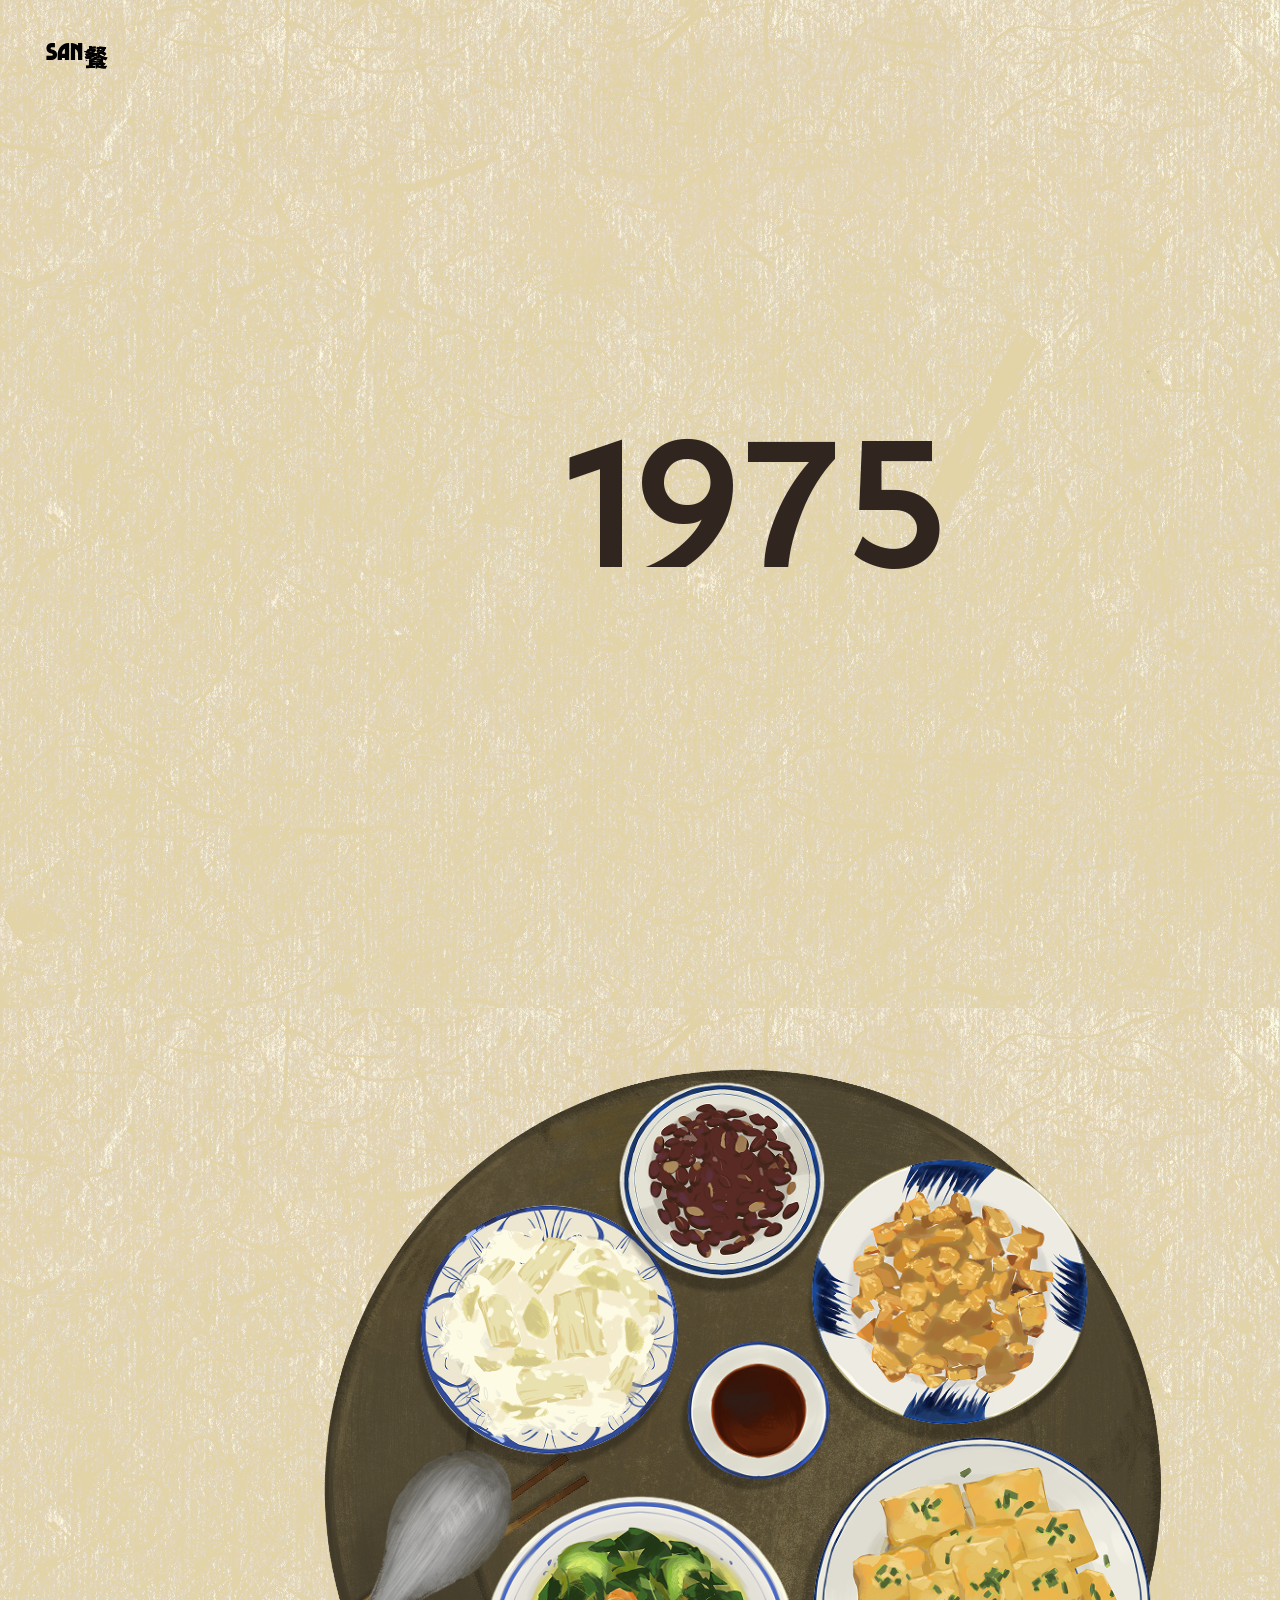
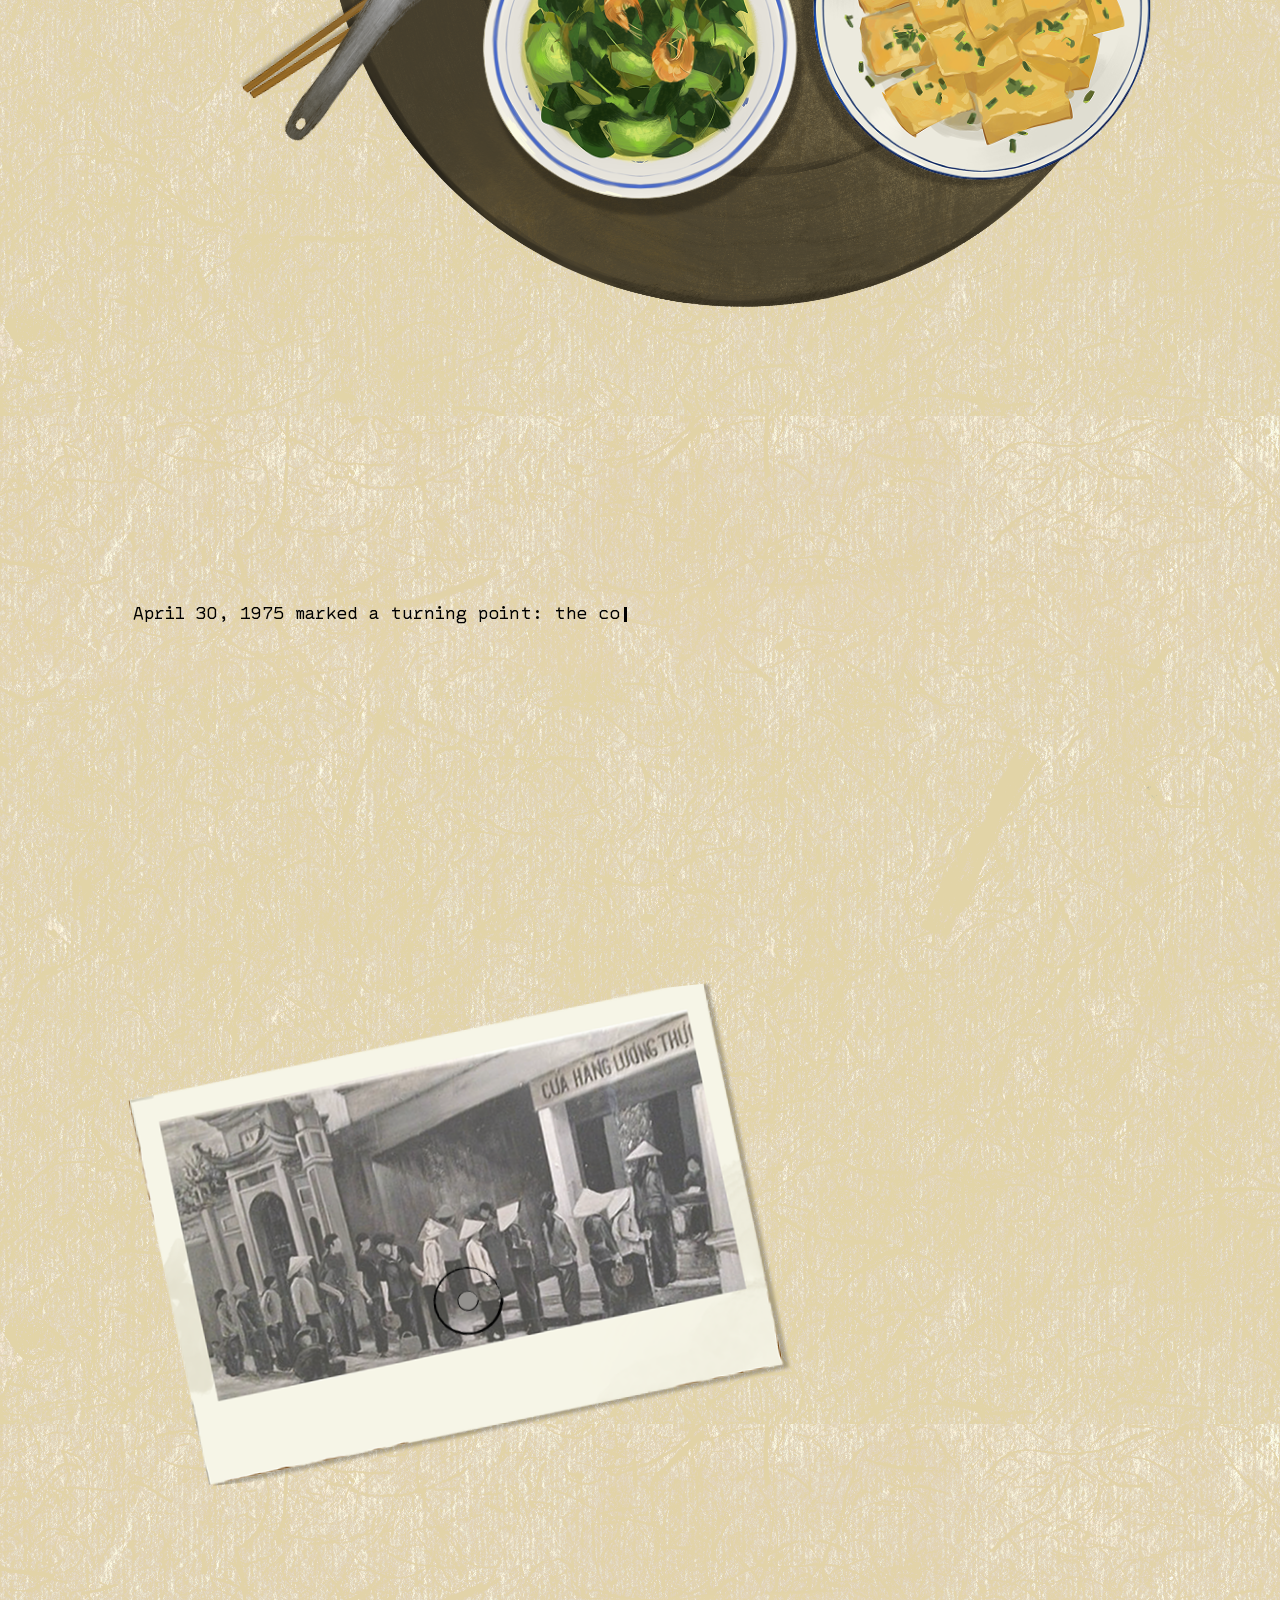
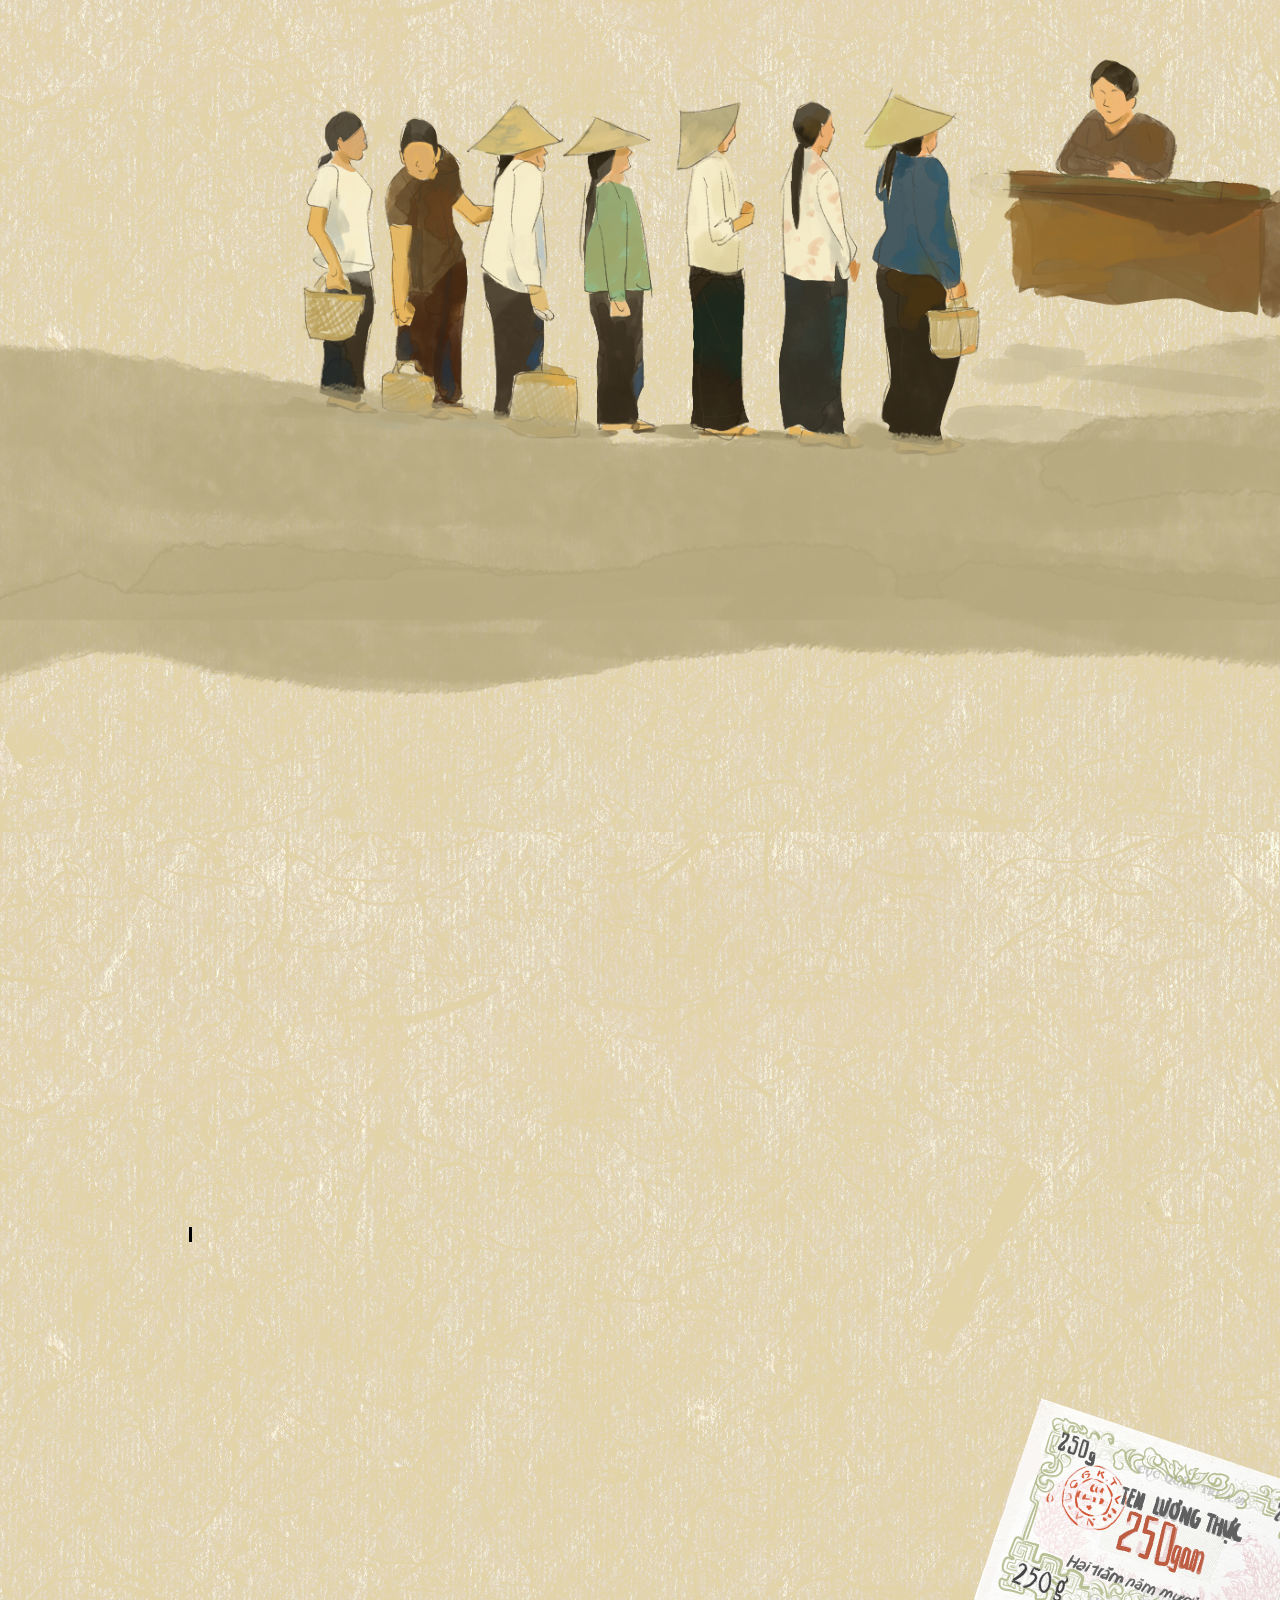
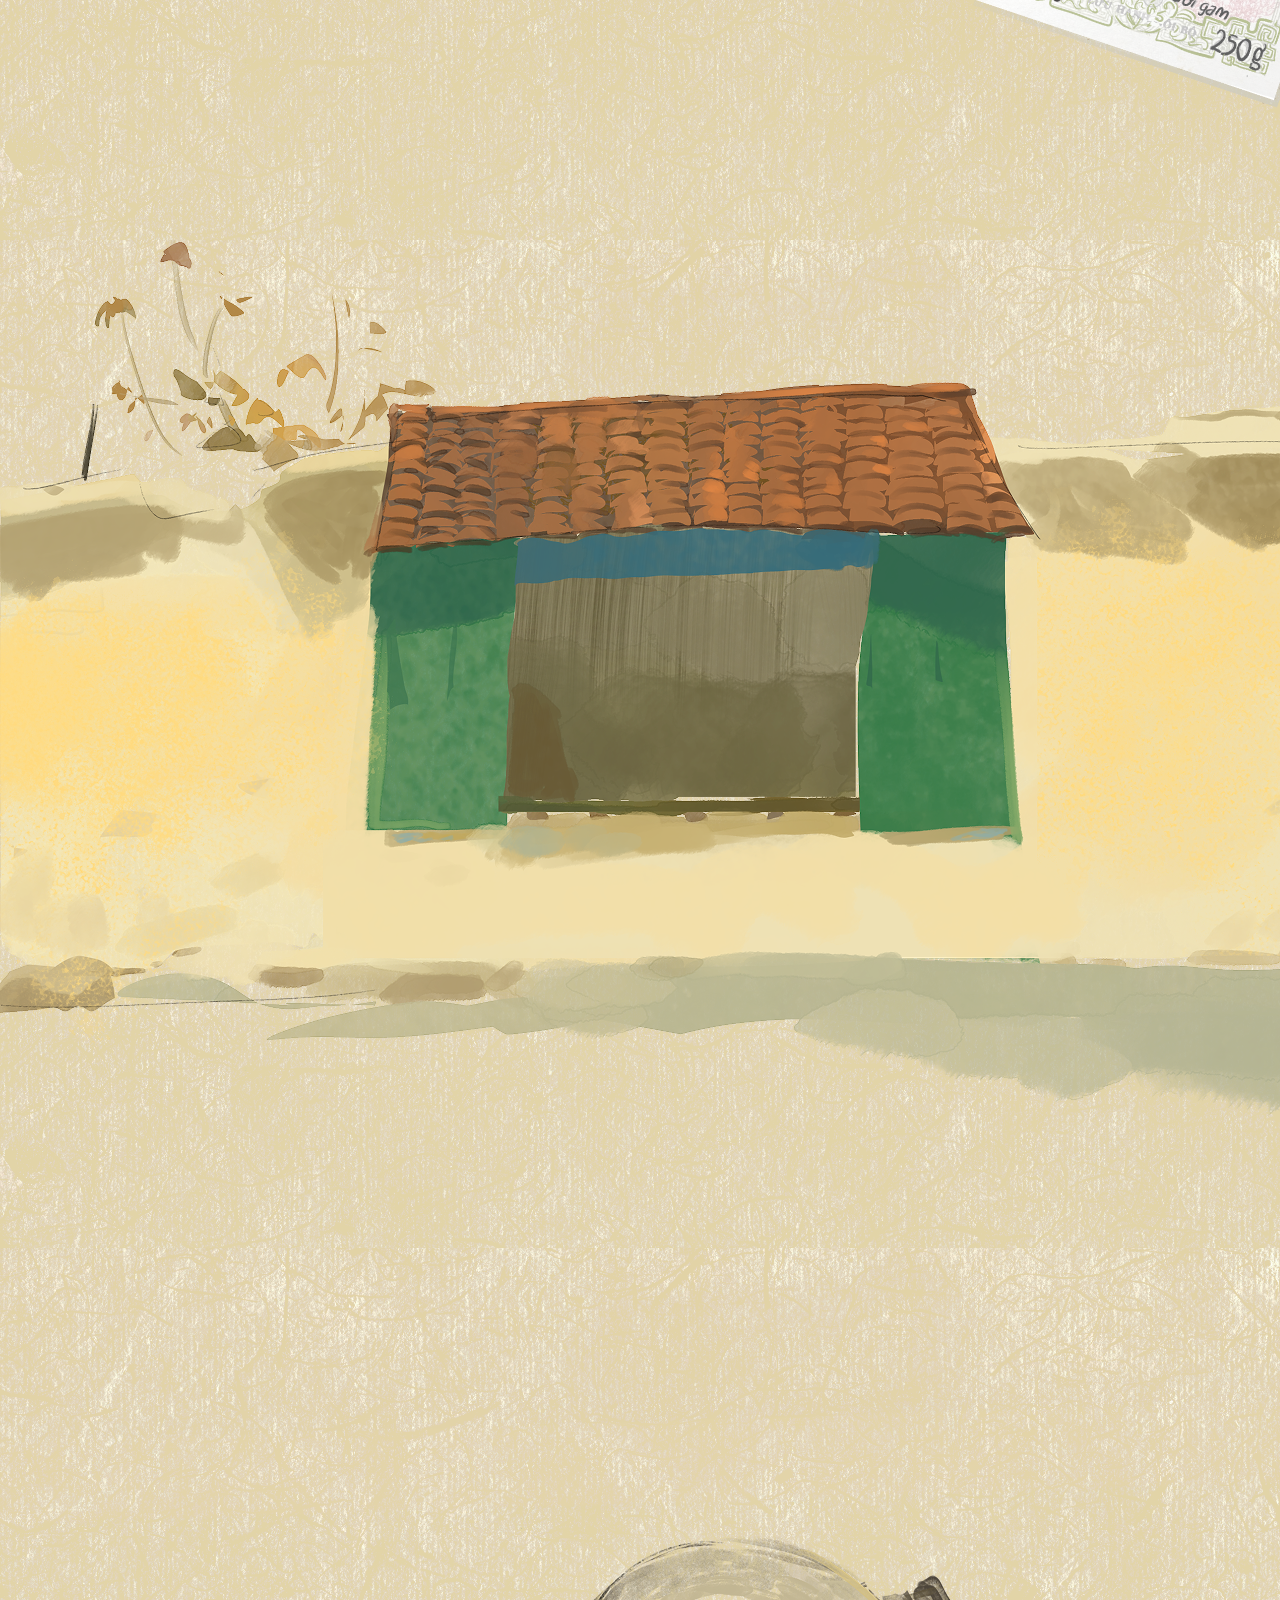
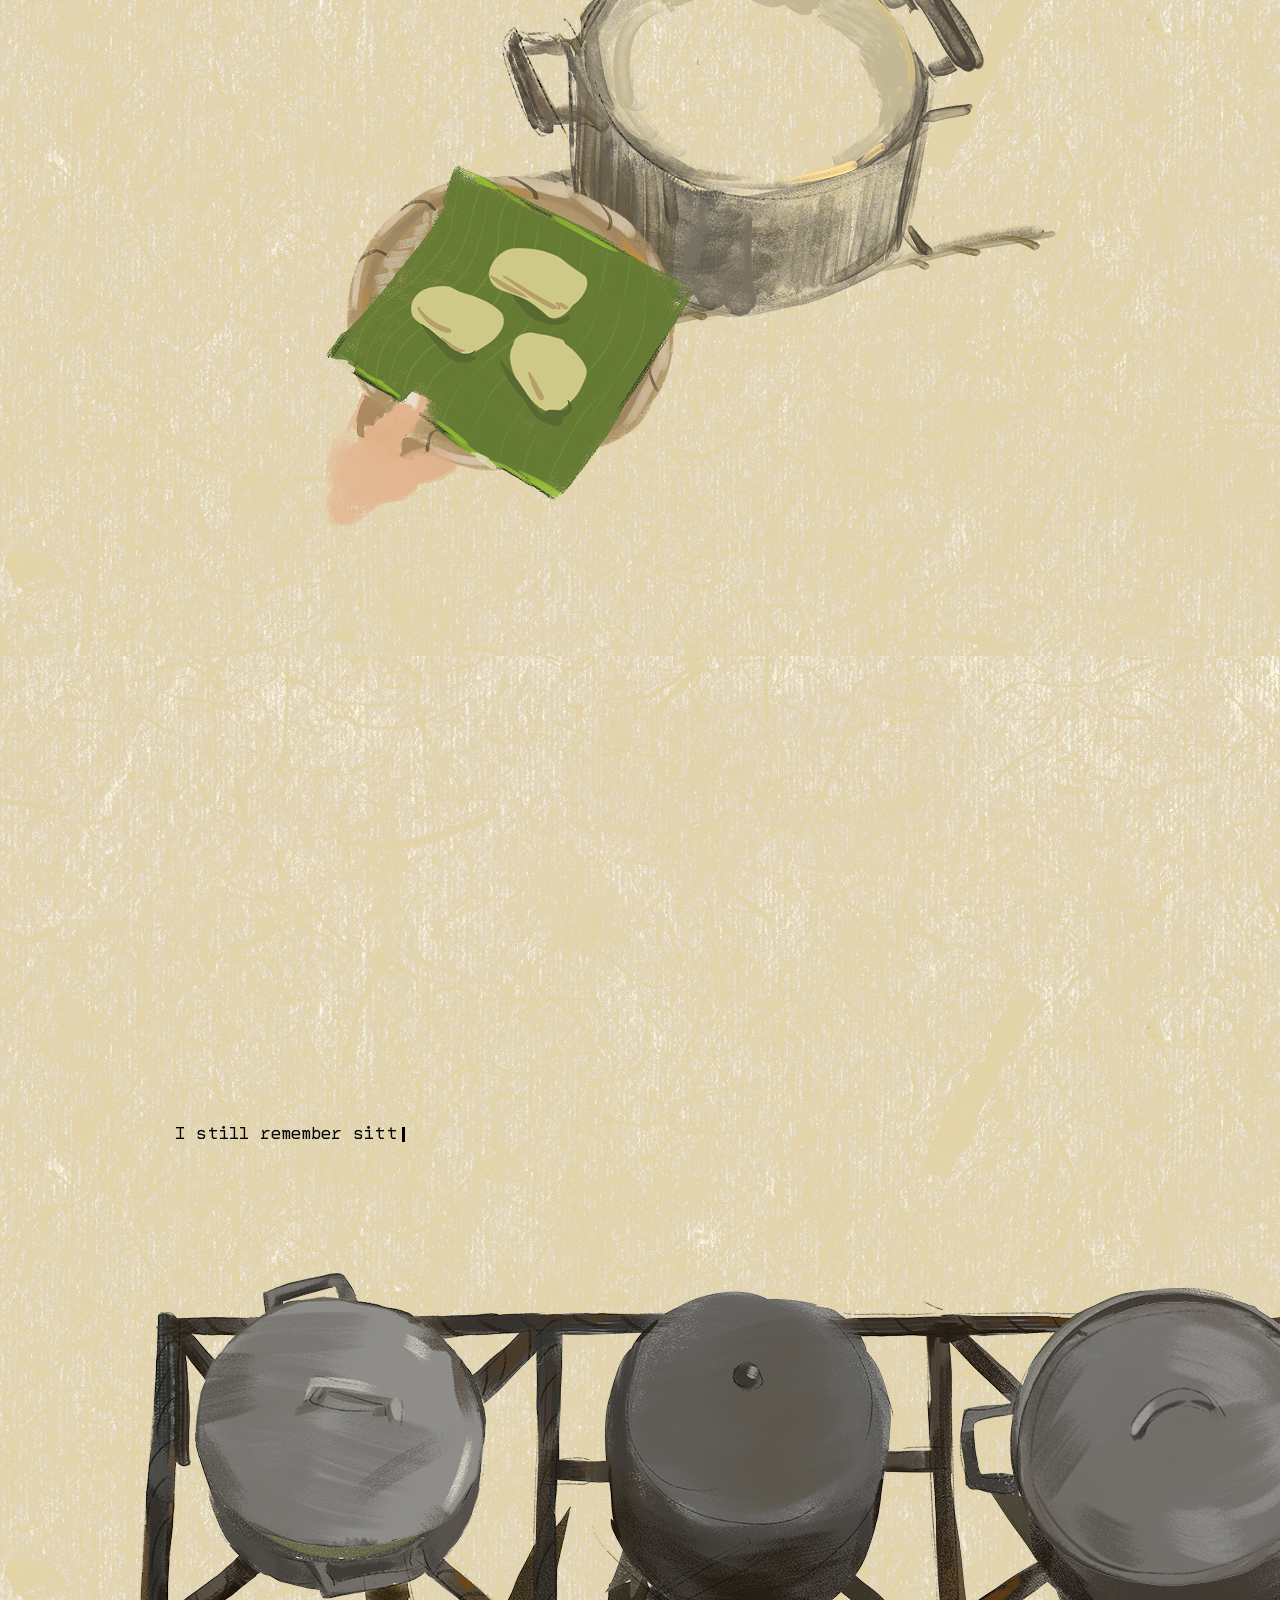
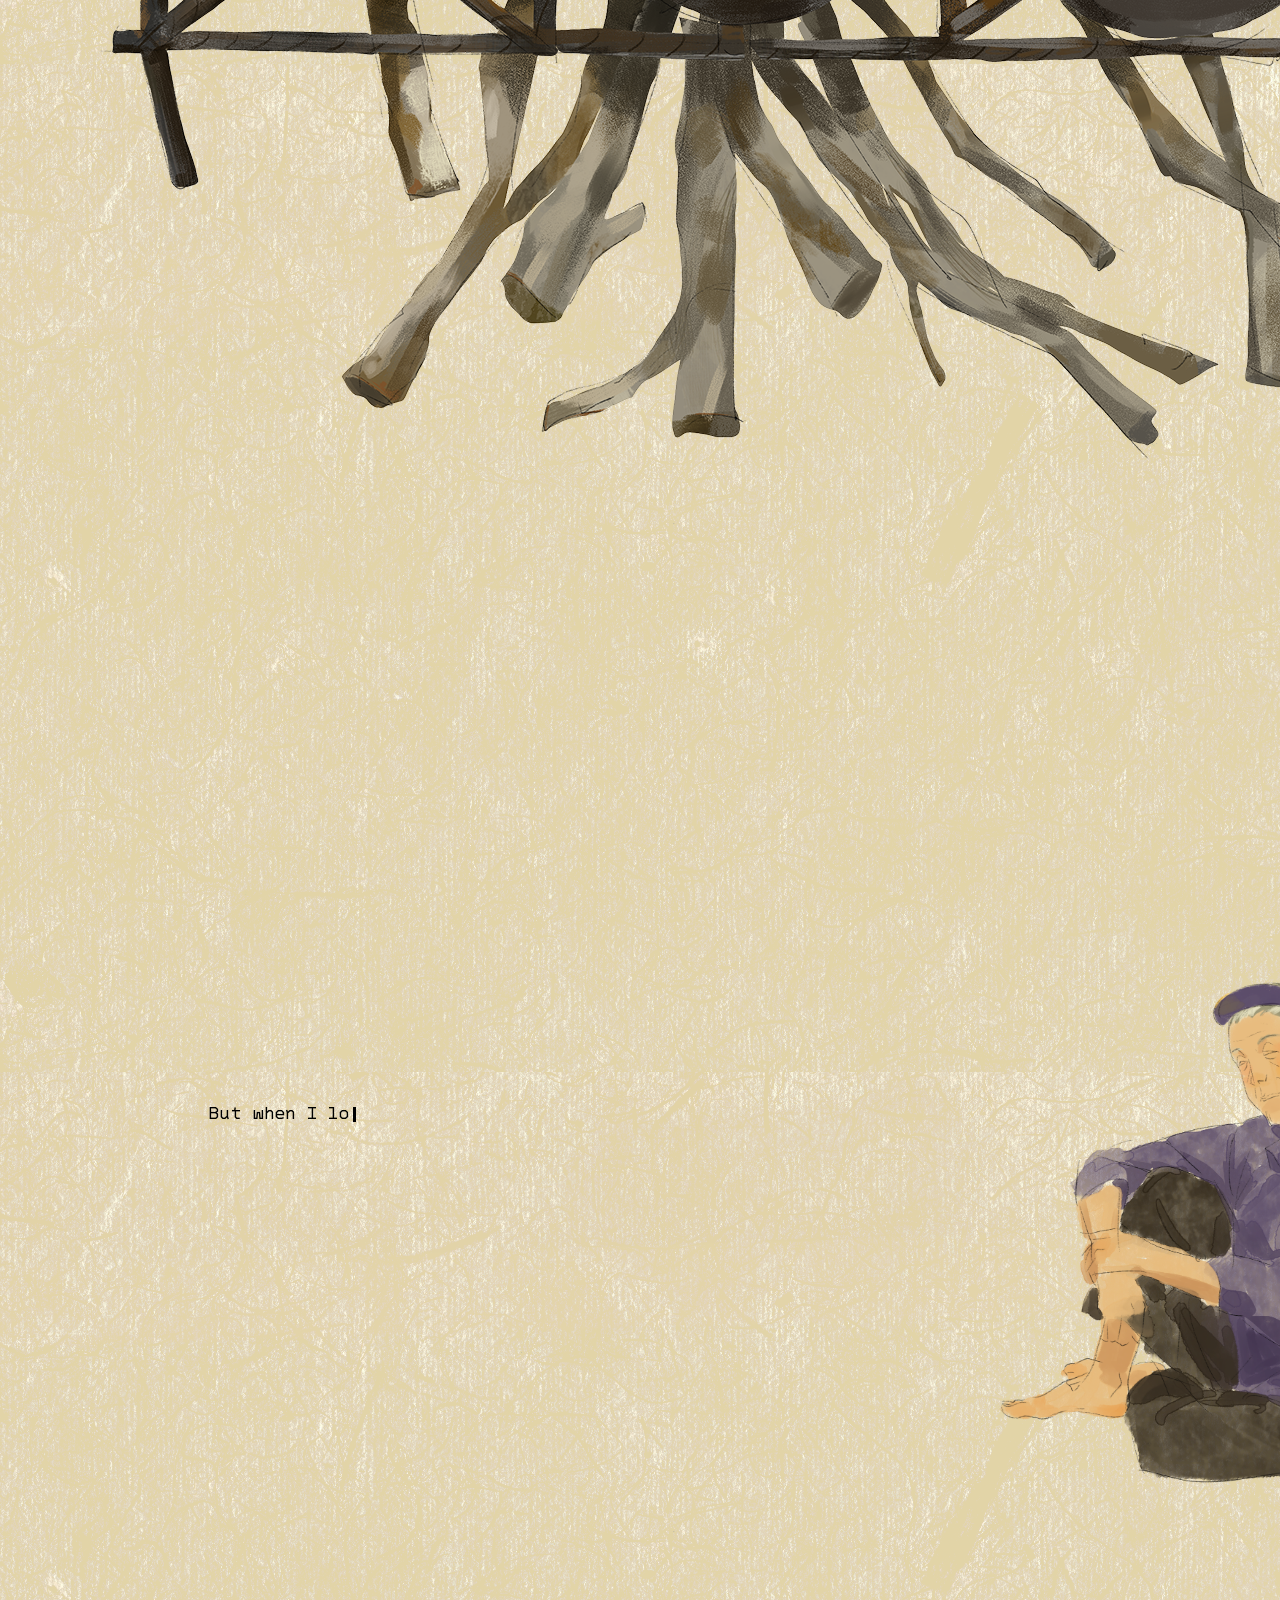
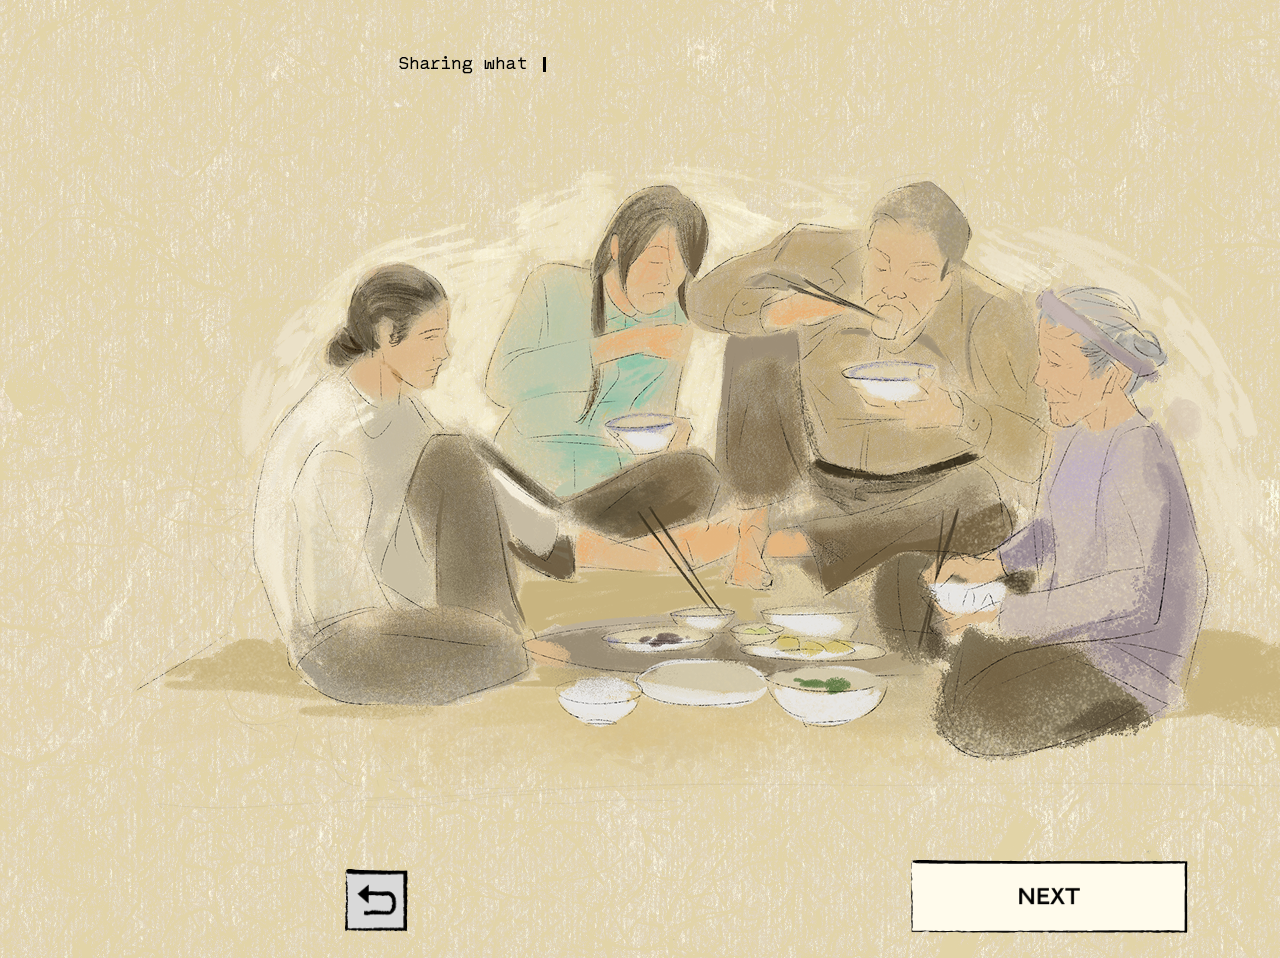
==== 1975/1975.html @ 3f231390 "Cập nhật mã nguồn từ file ZIP Google AI Studio" ====
<!DOCTYPE html>
<html lang="en">
<head>
  <meta charset="UTF-8">
  <meta name="viewport" content="width=device-width, initial-scale=1.0">
  <title>San Ký - 1975</title>
  <link rel="stylesheet" href="1975.css">
</head>
<body>

  <div class="canvas-container">
    <!-- Các ảnh nền toàn màn hình xếp chồng dọc trang (1512x1008) -->
    <img class="bg-layer bg-0" src="./images/nền.png" alt="Ảnh nền Section 1" />
<img class="bg-layer bg-1" src="./images/nền.png" alt="Ảnh nền Section 2" />
<img class="bg-layer bg-2" src="./images/nền.png" alt="Ảnh nền Section 3" />
<img class="bg-layer bg-3" src="./images/nền.png" alt="Ảnh nền Section 4" />
<img class="bg-layer bg-4" src="./images/nền.png" alt="Ảnh nền Section 5" />
<img class="bg-layer bg-5" src="./images/nền.png" alt="Ảnh nền Section 6" />
<img class="bg-layer bg-6" src="./images/nền.png" alt="Ảnh nền Section 7" />
<img class="bg-layer bg-7" src="./images/nền.png" alt="Ảnh nền Section 8" />
<img class="bg-layer bg-8" src="./images/nền.png" alt="Ảnh nền Section 9" />
<img class="bg-layer bg-9" src="./images/nền.png" alt="Ảnh nền Section 10" />
<img class="bg-layer bg-10" src="./images/nền.png" alt="Ảnh nền Section 11" />
    <!-- Tiêu đề 1975 -->
    <div class="title-container">
      <div class="title-1975">1975</div>
    </div>

    <!-- Header Navigation -->
    <div class="brand-san">San </div>
    <div class="brand-kanji-1">餐</div>
    <div class="brand-kanji-2">餐</div>

    <div class="hamburger-menu" data-property-1="Default">
      <div class="hamburger-line line-top"></div>
      <div class="hamburger-line line-middle"></div>
      <div class="hamburger-line line-bottom"></div>
    </div>

    <!-- Cụm Collage Ảnh 1975 -->
    <img class="asset asset-1" src="./images/mâm đông.png" alt="mam" />

    <!-- Cơm Độn & Popup -->
    <img class="asset asset-19 clickable-com-don" src="./images/com don 1.png" alt="com don" />
    <img class="asset popup-thoai popup-thoai-com-don" src="./images/thoaicomdon.png" alt="thoai com don" />

    <!-- Lạc Rang & Popup -->
    <img class="asset asset-2 clickable-lac" src="./images/lạc.png" alt="lac" />
    <img class="asset popup-thoai popup-thoai-lac" src="./images/thoailacrang.png" alt="thoai lac rang" />

    <!-- Tóp Mỡ & Popup -->
    <img class="asset asset-3 clickable-top-mo" src="./images/top mo.png" alt="topmo" />
    <img class="asset popup-thoai popup-thoai-top-mo" src="./images/thoai top mo.png" alt="thoai top mo" />

    <img class="asset asset-5" src="./images/nước mắm.png" alt="mam" />
    <img class="asset asset-8" src="./images/đũa 1.png" alt="dua" />
    <img class="asset asset-7" src="./images/muoi.png" alt="muoi" />

    <!-- Rau Tập Tàng & Popup -->
    <img class="asset asset-6 clickable-rau" src="./images/rau tap tang.png" alt="rau" />
    <img class="asset popup-thoai popup-thoai-rau" src="./images/thoai canh rau.png" alt="thoai canh rau" />

    <!-- Đậu Phụ Tẩm Hành & Popup -->
    <img class="asset asset-4 clickable-dau-phu" src="./images/dau phu tam hanh.png" alt="dau" />
    <img class="asset popup-thoai popup-thoai-dau-phu" src="./images/thoai dauphu.png" alt="thoai dau phu" />

    <!-- Action Buttons -->
     <a href="1975.html" class="back-btn-link">
  <img src="./images/back.png" alt="Back to 1975" class="back-btn-img" />
</a>
    <a href="1990.html" class="next-button-link">
      <img src="./images/next.png" alt="Go to 1990" class="next-btn-img" />
    </a>

    <div class="turning-point-text" id="turningPointText" data-text="April 30, 1975 marked a turning point: the country was reunified and entered a period of peace and reconstruction, despite a struggling economy.">
  <span class="typewriter-content"></span><span class="typewriter-cursor"></span>
</div>
<!-- Text Typewriter: Food Coupons -->
<div class="typewriter-text food-coupon-text" id="foodCouponText" data-text="Back then, every food coupon counted. Meat, rice, and cooking oil were things we had to save and make last.">
  <span class="typewriter-content"></span><span class="typewriter-cursor"></span>
</div>
<!-- Text Typewriter: Wood Stove (Section 8 - Near bếp lửa) -->
<div class="typewriter-text stove-text" id="stoveText" data-text="I still remember sitting by the wood stove, watching the smoke fill the kitchen while the food slowly cooked">
  <span class="typewriter-content"></span><span class="typewriter-cursor"></span>
</div>

<!-- Text Typewriter: Eating Together (Section 10 - Near ảnh bà) -->
<div class="typewriter-text eating-together-text" id="eatingTogetherText" data-text="But when I looked around the table and saw everyone eating together">
  <span class="typewriter-content"></span><span class="typewriter-cursor"></span>
</div>

<!-- Text Typewriter: Sharing & Laughing (Section 11 - Near gia đình ăn cơm) -->
<div class="typewriter-text sharing-text" id="sharingText" data-text="Sharing what we had and laughing, the hard days didn’t feel so heavy">
  <span class="typewriter-content"></span><span class="typewriter-cursor"></span>
</div>

    <!-- Các hình ảnh chi tiết ở các Section bên dưới -->
    <div class="asset asset-11 flip-card" id="flip-card-xep-hang">
      <div class="flip-card-inner">
        <div class="flip-card-front">
          <img src="./images/anh xep hang.png" alt="Xếp hàng - Mặt trước" />
        </div>
        <div class="flip-card-back">
          <img src="./images/anh xep hang mat sau.png" alt="Xếp hàng - Mặt sau" />
        </div>
      </div>
      <img 
    src="./images/icon.png" alt="Click hint" class="click-icon-xep-hang" id="clickIconXepHang" />
    </div>
    <img class="asset asset-10" src="./images/xep hang.png" alt="xep hang" />
    
    
    <!-- Dải Xếp Hàng 2 với Hiệu ứng Silk Flow Sinuous -->
    <img class="asset asset-9 silk-flowing" src="./images/xep hang2.png" alt="dat" />

    <!-- Cửa hàng lương thực & Target Drop Zone -->
    <img class="asset asset-12" src="./images/cửa hàng lương thực 1.png" alt="house" />

    <!-- Icon nhấp nháy làm vùng thả Tem ở giữa Cửa hàng lương thực -->
    <img class="asset target-icon-drop" id="target-icon-drop" src="./images/icon.png" alt="Target Icon" />

    <!-- Bao gạo (ẩn ban đầu, sẽ hiện ra khi thả Tem) -->
    <img class="asset asset-bao-gao" id="bao-gao" src="./images/luongthuc.png" alt="Bao gạo" />

    <!-- Tem lương thực ban đầu (có hiệu ứng pulse khi cuộn tới) -->
    <img class="asset asset-13 clickable-tem" id="tem-luong-thuc" src="./images/tem lương thực.png" alt="tem" />

    <!-- Con trỏ chuột giả lập Tem Lương Thực khi đã click nhặt Tem -->
    <img id="tem-cursor-follower" class="tem-cursor-follower" src="./images/tem lương thực.png" alt="" />
    <img class="asset asset-14" src="./images/nồi khuấy 1.png" alt="Ảnh chữ nhật giữa Section 7" />
    <img class="asset asset-21" src="./images/taycammet 1.png" alt="Ảnh góc dưới trái Section 7" />
    <img id="tay-gia-vi-follower" class="tay-gia-vi-follower" src="./images/taychogiavi 1.png" alt="Hand Salt Cursor" />

    <!-- Canvas hiển thị hiệu ứng hạt muối rơi -->
    <canvas id="salt-canvas"></canvas>
    <img class="asset asset-16" src="./images/bếp lua 1.png" alt="Ảnh tư liệu lớn Section 8" />

    <!-- Nắp nồi kéo thả -->
    <img class="asset asset-18 draggable-lid" id="nap-noi-1" src="./images/nap noi 1 1.png" alt="Nắp nồi 1" />
    <img class="asset asset-17 draggable-lid" id="nap-noi-2" src="./images/nap noi 2 1.png" alt="Nắp nồi 2" />

    <img class="asset asset-15" src="./images/bà1.png" alt="Ảnh đứng góc phải Section 10" />
    <img class="asset asset-22" src="./images/giadinhancom 1.png" alt="Ảnh giữa Section 11" />
  </div>

  <!-- Modal 1: Chi Tiết Cơm Độn (MIXED RICE) -->
  <div id="com-don-modal" class="modal-overlay">
    <div class="modal-container">
    <img class="m-bg-1" src="./images/nền.png" alt="" />
      
      <div class="hamburger-menu modal-menu-pos" data-property-1="Default">
        <div class="hamburger-line line-top"></div>
        <div class="hamburger-line line-middle"></div>
        <div class="hamburger-line line-bottom"></div>
      </div>

      <img class="m-bg-2" src="./images/mâm đông.png" alt="" />
      <img class="m-lac" src="./images/lạc.png" alt="" />
      <img class="m-topmo" src="./images/top mo.png" alt="" />
      <img class="m-dau" src="./images/dau phu tam hanh.png" alt="" />
      <img class="m-nuocmam" src="./images/nước mắm.png" alt="" />
      <img class="m-rautaptang" src="./images/rau tap tang.png" alt="" />
      <img class="m-muoi" src="./images/muoi.png" alt="" />
      <img class="m-dua" src="./images/đũa 1.png" alt="" />
      
      <div class="modal-blur-bg"></div>

      <img class="modal-close-btn" id="modal-close-btn" src="./images/x.png" alt="Close" />

      <div class="m-card-box" data-property-1="Default">
        <img class="m-card-bg-img" src="./images/darkbr strcard.png" alt="" />
      </div>
      <img class="m-card-shadow" src="./images/lightbr strcard.png" alt="" />
      <img class="m-card-paper" src="./images/white strcard.png" alt="" />
      <img class="m-card-clip" src="./images/cliper.png" alt="" />
      <img class="m-card-com-don" src="./images/com don 1.png" alt="Cơm độn" />
      <img class="m-card-detail-1" src="./images/cu san.png" alt="" />
      <img class="m-card-detail-2" src="./images/bat com.png" alt="" />
      <img class="m-card-detail-3" src="./images/khoai lang 1.png" alt="" />

      <div class="m-title-text">MIXED RICE</div>
      <div class="m-quote-text">“Put a little more water in, dear, lest the rice should burn”</div>

      <img class="m-tag-grandma" src="./images/frame grandma.png" alt="Grandma" />
      <img class="m-tag-ingredient" src="./images/frame ingredient.png" alt="Ingredient" />
    </div>
  </div>

  <!-- Modal 2: Chi Tiết Đậu Phụ Tẩm Hành (FRIED TOFU) -->
  <div id="dau-phu-modal" class="modal-overlay">
    <div class="modal-container">
     <img class="m-bg-1" src="./images/nền.png" alt="" />
      
      <div class="hamburger-menu modal-menu-pos" data-property-1="Default">
        <div class="hamburger-line line-top"></div>
        <div class="hamburger-line line-middle"></div>
        <div class="hamburger-line line-bottom"></div>
      </div>

      <img class="m-bg-2" src="./images/mâm đông.png" alt="" />
     <img class="m-lac" src="./images/lạc.png" alt="" />
      <img class="m-topmo" src="./images/top mo.png" alt="" />
      <img class="m-dau" src="./images/dau phu tam hanh.png" alt="" />
      <img class="m-nuocmam" src="./images/nước mắm.png" alt="" />
      <img class="m-rautaptang" src="./images/rau tap tang.png" alt="" />
      <img class="m-muoi" src="./images/muoi.png" alt="" />
      <img class="m-dua" src="./images/đũa 1.png" alt="" />
      
      <div class="modal-blur-bg"></div>

      <img class="modal-close-btn" id="dau-phu-modal-close-btn" src="./images/x.png" alt="Close" />

      <div class="m-card-box" data-property-1="Default">
        <img class="m-card-bg-img" src="./images/darkbr strcard.png" alt="" />
      </div>
      <img class="m-card-shadow" src="./images/lightbr strcard.png" alt="" />
      <img class="m-card-paper" src="./images/white strcard.png" alt="" />
      <img class="m-card-clip" src="./images/cliper.png" alt="" />
      
      <img class="m-dau-phu-img" src="./images/dau phu tam hanh.png" alt="Đậu Phụ Tẩm Hành" />
      <img class="m-dau-detail-1" src="./images/tofu.png" alt="" />
      <img class="m-dau-detail-2" src="./images/hanh icon.png" alt="" />
      <img class="m-dau-detail-3" src="./images/mo lon.png" alt="" />

      <div class="m-dau-title-text">FRIED TOFU</div>
      <div class="m-dau-quote-1">“Just season them lightly, child. Too much and they’ll turn out too salty.”</div>
      <div class="m-dau-quote-2">“Come on, my dears, have some while it’s still warm. The tofu tastes best fresh from the pan.”</div>

      <img class="m-dau-tag-grandma" src="./images/frame grandma.png" alt="Grandma" />
      <img class="m-dau-tag-ingredient" src="./images/frame ingredient.png" alt="Ingredient" />
    </div>
  </div>

  <!-- Modal 3: Chi Tiết Lạc Rang (Roasted peanut) -->
  <div id="lac-modal" class="modal-overlay">
    <div class="modal-container">
      <img class="m-bg-1" src="./images/nền.png" alt="" />
      
      <div class="hamburger-menu modal-menu-pos" data-property-1="Default">
        <div class="hamburger-line line-top"></div>
        <div class="hamburger-line line-middle"></div>
        <div class="hamburger-line line-bottom"></div>
      </div>

      <img class="m-bg-2" src="./images/mâm đông.png" alt="" />

      <img class="m-lac" src="./images/lạc.png" alt="" />
      <img class="m-topmo" src="./images/top mo.png" alt="" />
      <img class="m-dau" src="./images/dau phu tam hanh.png" alt="" />
      <img class="m-nuocmam" src="./images/nước mắm.png" alt="" />
      <img class="m-rautaptang" src="./images/rau tap tang.png" alt="" />
      <img class="m-muoi" src="./images/muoi.png" alt="" />
      <img class="m-dua" src="./images/đũa 1.png" alt="" />
      
      <div class="modal-blur-bg"></div>

      <img class="modal-close-btn" id="lac-modal-close-btn" src="./images/x.png" alt="Close" />

      <div class="m-card-box" data-property-1="Default">
        <img class="m-card-bg-img" src="./images/darkbr strcard.png" alt="" />
      </div>
      <img class="m-card-shadow" src="./images/lightbr strcard.png" alt="" />
      <img class="m-card-paper" src="./images/white strcard.png" alt="" />
      <img class="m-card-clip" src="./images/cliper.png" alt="" />
      
     <img class="m-lac-img" src="./images/lạc.png" alt="Roasted peanut" />
      <img class="m-lac-detail-1" src="./images/lac(vo).png" alt="" />
      <img class="m-lac-detail-2" src="./images/salt.png" alt="" />

      <div class="m-lac-title-text">Roasted peanut</div>
      <div class="m-lac-quote-1">“Roast them nice and slow, dear. Burn even one, the whole lot will turn bitter.”</div>
      <div class="m-lac-quote-2">“Just a pinch more salt. That’ll do nicely with a bowl of hot rice.”</div>

      <img class="m-lac-tag-ingredient" src="./images/frame ingredient.png" alt="Ingredient" />
      <img class="m-lac-tag-grandma" src="./images/frame grandma.png" alt="Grandma" />
    </div>
  </div>

  <!-- Modal 4: Chi Tiết Rau Tập Tàng (WILD GREENS) -->
  <div id="rau-modal" class="modal-overlay">
    <div class="modal-container">
      <img class="m-bg-1" src="./images/nền.png" alt="" />
      
      <div class="hamburger-menu modal-menu-pos" data-property-1="Default">
        <div class="hamburger-line line-top"></div>
        <div class="hamburger-line line-middle"></div>
        <div class="hamburger-line line-bottom"></div>
      </div>

      <img class="m-bg-2" src="./images/mâm đông.png" alt="" />
      <img class="m-lac" src="./images/lạc.png" alt="" />
      <img class="m-topmo" src="./images/top mo.png" alt="" />
      <img class="m-dau" src="./images/dau phu tam hanh.png" alt="" />
      <img class="m-nuocmam" src="./images/nước mắm.png" alt="" />
      <img class="m-rautaptang" src="./images/rau tap tang.png" alt="" />
      <img class="m-muoi" src="./images/muoi.png" alt="" />
      <img class="m-dua" src="./images/đũa 1.png" alt="" />
      
      <div class="modal-blur-bg"></div>

      <img class="modal-close-btn" id="rau-modal-close-btn" src="./images/x.png" alt="Close" />

      <div class="m-card-box" data-property-1="Default">
        <img class="m-card-bg-img" src="./images/darkbr strcard.png" alt="" />
      </div>
      <img class="m-card-shadow" src="./images/lightbr strcard.png" alt="" />
      <img class="m-card-paper" src="./images/white strcard.png" alt="" />
      <img class="m-card-clip" src="./images/cliper.png" alt="" />
      
      <img class="m-rau-img" src="./images/rau tap tang.png" alt="WILD GREENS" />
      <img class="m-rau-detail-1" src="./images/rau 1.png" alt="" />
      <img class="m-rau-detail-2" src="./images/muop 1.png" alt="" />
      <img class="m-rau-detail-3" src="./images/tom 1.png" alt="" />

      <div class="m-rau-title-text">MIXED GREEN VEGGIES SOUP</div>
      <div class="m-rau-quote-1">“The water’s boiling. Quick now, put the greens in, take care not to let them go all soft.”</div>
      <div class="m-rau-quote-2">“Mind you pick through the greens well. Throw out any old leaves.”</div>

      <img class="m-rau-tag-ingredient" src="./images/frame ingredient.png" alt="Ingredient" />
      <img class="m-rau-tag-grandma" src="./images/frame grandma.png" alt="Grandma" />
    </div>
  </div>

  <!-- Modal 5: Chi Tiết Tóp Mỡ (PORK GREAVES) -->
  <div id="top-mo-modal" class="modal-overlay">
    <div class="modal-container">
      <img class="m-bg-1" src="./images/nền.png" alt="" />
      
      <div class="hamburger-menu modal-menu-pos" data-property-1="Default">
        <div class="hamburger-line line-top"></div>
        <div class="hamburger-line line-middle"></div>
        <div class="hamburger-line line-bottom"></div>
      </div>

      <img class="m-bg-2" src="./images/mâm đông.png" alt="" />
      <img class="m-lac" src="./images/lạc.png" alt="" />
      <img class="m-topmo" src="./images/top mo.png" alt="" />
      <img class="m-dau" src="./images/dau phu tam hanh.png" alt="" />
      <img class="m-nuocmam" src="./images/nước mắm.png" alt="" />
      <img class="m-rautaptang" src="./images/rau tap tang.png" alt="" />
      <img class="m-muoi" src="./images/muoi.png" alt="" />
      <img class="m-dua" src="./images/đũa 1.png" alt="" />
      
      <div class="modal-blur-bg"></div>

      <!-- Close Button -->
      <img class="modal-close-btn" id="top-mo-modal-close-btn" src="./images/x.png" alt="Close" />

      <!-- Card Container -->
      <div class="m-card-box" data-property-1="Default">
        <img class="m-card-bg-img" src="./images/darkbr strcard.png" alt="" />
      </div>
      <img class="m-card-shadow" src="./images/lightbr strcard.png" alt="" />
      <img class="m-card-paper" src="./images/white strcard.png" alt="" />
      <img class="m-card-clip" src="./images/cliper.png" alt="" />
      
      <!-- Ảnh món Tóp mỡ trong Modal -->
      <img class="m-topmo-img" src="./images/top mo.png" alt="PORK GREAVES" />
      <img class="m-topmo-detail-1" src="./images/mỡ lợn 1.png" alt="" />

      <!-- Text Elements -->
      <div class="m-topmo-title-text">PORK GREAVES</div>
      <div class="m-topmo-quote-1">"Soon as the rice is done, stir in a little rendered fat"</div>
      <div class="m-topmo-quote-2">"Careful, dear. Don’t let it burn."</div>

      <!-- Tags -->
      <img class="m-topmo-tag-ingredient" src="./images/frame ingredient.png" alt="Ingredient" />
      <img class="m-topmo-tag-grandma" src="./images/frame grandma.png" alt="Grandma" />
    </div>
  </div>

  <script src="1975.js"></script>
</body>
</html>
---- 1975/1975.css ----
/* ==========================================
   FONT DECLARATIONS
   ========================================== */
@font-face {
  font-family: 'iCielBC Lodestone';
  src: url('./fonts/iCielBC Lodestone.woff2') format('woff2');
}

@font-face {
  font-family: 'DFPLiHei-Bd';
  src: url('./fonts/DFPLiHei-Bd.woff2') format('woff2');
}

@font-face {
  font-family: 'ZeroGothic';
  src: url('./fonts/ZeroGothic.woff2') format('woff2');
}

@font-face {
  font-family: 'BVH Anto Plot Mono Trial';
  src: url('./fonts/BVHAntoPlotMonoTrial-Regular.woff2') format('woff2');
}

@font-face {
  font-family: 'DFVN STAMPA V2';
  src: url('./fonts/DFVN STAMPA V2.woff2') format('woff2');
}

/* ==========================================
   BASE & LAYOUT STYLES
   ========================================== */
* {
  margin: 0;
  padding: 0;
  box-sizing: border-box;
}

body {
  width: 100%;
  background: white;
}

.canvas-container {
  width: 100%;
  height: 10558px;
  position: relative;
  background: white;
  overflow: hidden;
}

/* Background Layers */
.bg-layer {
  width: 1512px;
  height: 1008px;
  left: 0px;
  position: absolute;
}

.bg-0 { top: 0px; }
.bg-1 { top: 1008px; }
.bg-2 { top: 2016px; }
.bg-3 { top: 3024px; }
.bg-4 { top: 4032px; }
.bg-5 { top: 5040px; }
.bg-6 { top: 6048px; }
.bg-7 { top: 7056px; }
.bg-8 { top: 8064px; }
.bg-9 { top: 9072px; }
.bg-10 { top: 10080px; }

/* ==========================================
   TYPOGRAPHY & BRANDING
   ========================================== */
.brand-san {
  left: 46px;
  top: 42px;
  position: absolute;
  color: black;
  font-size: 24px;
  font-family: 'iCielBC Lodestone', sans-serif;
  font-weight: 400;
  word-wrap: break-word;
}

.brand-kanji-1,
.brand-kanji-2 {
  left: 84px;
  top: 40px;
  position: absolute;
  color: black;
  font-size: 24px;
  font-family: 'ZeroGothic', sans-serif;
  font-weight: 550;
  word-wrap: break-word;
}

.title-container {
  padding: 10px;
  left: 552px;
  top: 386px;
  position: absolute;
  justify-content: center;
  align-items: center;
  gap: 10px;
  display: inline-flex;
}

.title-1975 {
  color: #312520;
  font-size: 180px;
  font-family: 'DFVN STAMPA V2', sans-serif;
  font-weight: 400;
  word-wrap: break-word;
}

.turning-point-text {
  position: absolute;
  top: 2200px; /* Set to the exact vertical height on your 10558px canvas */
  left: 133px;  /* Set to your preferred horizontal placement */
  width: 85%;
  color: black;
  font-size: 18px;
  font-family: 'BVH Anto Plot Mono Trial', sans-serif;
  font-weight: 400;
  word-wrap: break-word;
  min-height: 1.4em;
  line-height: 1.4;
  z-index: 10;
}

.turning-point-text .typewriter-cursor {
  display: inline-block;
  width: 3px;
  height: 0.85em;
  background-color: black;
  margin-left: 4px;
  vertical-align: middle;
  animation: typewriterBlink 0.75s step-end infinite;
}

@keyframes typewriterBlink {
  from, to { opacity: 1; }
  50% { opacity: 0; }
}

/* ==========================================
   TYPEWRITER TEXT STYLES
   ========================================== */
.typewriter-cursor {
  display: inline-block;
  width: 3px;
  height: 0.85em;
  background-color: black;
  margin-left: 4px;
  vertical-align: middle;
  animation: typewriterBlink 0.75s step-end infinite;
}

@keyframes typewriterBlink {
  from, to { opacity: 1; }
  50% { opacity: 0; }
}

/* Food Coupon Text (Figma Styles) */
.food-coupon-text {
  position: absolute;
  top: 4400px; /* Adjust vertical placement on your canvas as needed */
  left: 180px;  /* Adjust horizontal placement as needed */
  width: 90%;
  color: black;
  font-size: 18px;
  font-family: 'BVH Anto Plot Mono Trial', sans-serif;
  font-weight: 400;
  word-wrap: break-word;
  min-height: 1.4em;
  line-height: 1.4;
  z-index: 10;
}
/* ==========================================
   TYPEWRITER TEXT STYLES (SHARED FIGMA SPEC)
   ========================================== */
.typewriter-text {
  position: absolute;
  width: 80%;
  color: black;
  font-size: 18px;
  font-family: 'BVH Anto Plot Mono Trial', sans-serif;
  font-weight: 400;
  word-wrap: break-word;
  min-height: 1.4em;
  line-height: 1.4;
  z-index: 10;
}

/* Positions across canvas (adjust vertical 'top' values as needed) */
.food-coupon-text {
  top: 4420px;
  left: 185px;
}

.stove-text {
  top: 7520px; /* Positioned right above Section 8 (Bếp lửa) */
  left: 175px;
}

.eating-together-text {
  top: 9100px; /* Positioned right above Section 10 (Ảnh bà) */
  left: 208px;
}

.sharing-text {
  top: 9650px; /* Positioned right above Section 11 (Gia đình ăn cơm) */
  left: 398px;
}
/* ==========================================
   COMPONENTS
   ========================================== */
.hamburger-menu {
  width: 36.67px;
  height: 22px;
  left: 1404px;
  top: 42px;
  position: absolute;
}

.hamburger-line {
  width: 36.67px;
  height: 0px;
  left: 36.67px;
  position: absolute;
  transform: rotate(-180deg);
  transform-origin: top left;
  outline: 3px black solid;
  outline-offset: -1.50px;
}

.line-top { top: 0px; }
.line-middle { top: 11px; }
.line-bottom { top: 22px; }


/* Container positioning for the next button at the bottom */
/* Container position at the bottom of the canvas */
.back-btn-link {
  display: inline-block;
  z-index: 100;
}

.back-btn-img {
  width: 63px;
  height: 63px;
  left: 345px;
  top: 10469px;
  cursor: pointer;
  user-select: none;
  filter: brightness(1);
  transition: filter 0.2s ease, transform 0.1s ease;
  position: absolute;
}

/* Darkens PNG image to 85% brightness on hover */
.back-btn-img:hover {
  filter: brightness(0.85);
}

/* Darkens PNG image further to 70% brightness on click */
.back-btn-img:active {
  filter: brightness(0.7);
  transform: scale(0.96);
}

.next-btn-link {
  display: inline-block;
  z-index: 100;
}

.next-btn-img {
  width: 277px;
  height: 73px;
  left: 911px;
  top: 10460px;
  cursor: pointer;
  filter: brightness(1);
  transition: filter 0.2s ease, transform 0.1s ease;
  position: absolute;
}

/* Darkens PNG image to 85% brightness on hover */
.next-btn-img:hover {
  filter: brightness(0.85);
}

/* Darkens PNG image further to 70% brightness on click */
.next-btn-img:active {
  filter: brightness(0.7);
  transform: scale(0.96);
}

/* ==========================================
   IMAGE ASSETS & ABSOLUTE POSITIONS
   ========================================== */
.asset {
  position: absolute;
}

.asset-1 { width: 1512px; height: 1008px; left: 0px; top: 988px; }
.asset-2 { width: 222px; height: 222px; left: 609px; top: 1079px; }
.asset-3 { width: 297px; height: 298px; left: 800px; top: 1152px;}
.asset-4 { width: 360px; height: 362px; left: 794px; top: 1434px; }
.asset-5 { width: 155px; height: 156px; left: 676px; top: 1339px; }
.asset-6 { width: 331px; height: 331px; left: 479px; top: 1492px;}
.asset-7 { 
  width: 124.19px; height: 353.76px; left: 445.43px; top: 1420px; 
  transform: rotate(36deg); transform-origin: top left; 
}
.asset-8 { 
  width: 419.81px; height: 250px; left: 645.23px; top: 1665.77px; 
  transform: rotate(170deg); transform-origin: top left;
}
/* ------------------------------------------
   XẾP HÀNG 2 - SILK FLOWING SINUOUS ANIMATION
   ------------------------------------------ */
.asset-9 { 
  width: 2474px; 
  height: 548px; 
  left: -567px; 
  top: 3404px; 
  transform-origin: 50% 50%;
  animation: silkSinuousFlow 14s linear infinite;
  will-change: transform;
}

@keyframes silkSinuousFlow {
  0% {
    transform: translate(0px, 0px) rotate(0deg) skewX(0deg) scaleY(1);
  }
  16.66% {
    transform: translate(-80px, -18px) rotate(1.2deg) skewX(1.5deg) scaleY(1.015);
  }
  33.33% {
    transform: translate(-180px, -6px) rotate(0.4deg) skewX(0.5deg) scaleY(0.99);
  }
  50% {
    transform: translate(-250px, 16px) rotate(-1.2deg) skewX(-1.4deg) scaleY(0.985);
  }
  66.66% {
    transform: translate(-170px, 28px) rotate(-0.5deg) skewX(-0.6deg) scaleY(1.01);
  }
  83.33% {
    transform: translate(-70px, 12px) rotate(0.8deg) skewX(0.9deg) scaleY(1.005);
  }
  100% {
    transform: translate(0px, 0px) rotate(0deg) skewX(0deg) scaleY(1);
  }
}
.asset-10 { width: 1373px; height: 915px; left: 69px; top: 3016px; }
.asset-11 { 
  width: 656.13px; 
  height: 447.64px; 
  left: 112px; 
  top: 2646.03px; 
  transform: rotate(-6deg); 
  transform-origin: top left;
  perspective: 1000px;
  cursor: pointer;
}

/* Cấu trúc hiệu ứng Lật 3D */
.flip-card-inner {
  position: relative;
  width: 100%;
  height: 100%;
  transition: transform 0.8s cubic-bezier(0.4, 0, 0.2, 1);
  transform-style: preserve-3d;
}

.flip-card.flipped .flip-card-inner {
  transform: rotateY(180deg);
}

.flip-card-front,
.flip-card-back {
  position: absolute;
  width: 100%;
  height: 100%;
  top: 0;
  left: 0;
  -webkit-backface-visibility: hidden;
  backface-visibility: hidden;
}

.flip-card-front img,
.flip-card-back img {
  width: 100%;
  height: 100%;
  object-fit: cover;
  display: block;
}

.flip-card-back {
  transform: rotateY(180deg);
}
.asset-12 { width: 1512px; height: 1008px; left: 0px; top: 5040px; }
.asset-13 { 
  width: 384.56px; height: 278.21px; left: 1050.60px; top: 4536px; 
  transform: rotate(27deg); transform-origin: top left; 
}
/* ==========================================
   PULSE CLICK HINT (ANH XEP HANG)
   ========================================== */
/* ==========================================
   TƯƠNG TÁC ĐÈN NẤP / HƯỚNG DẪN CLICK XẾP HÀNG
   ========================================== */
.click-icon-xep-hang {
  position: absolute;
  top: 65%;
  left: 50%;
  width: 70px; /* Adjust size as needed */
  height: auto;
  z-index: 20;
  pointer-events: none; /* Allows click events to pass directly through to the card below */
  transform: translate(-50%, -50%);
  animation: clickFlicker 1s infinite alternate ease-in-out;
  transition: opacity 0.4s ease, visibility 0.4s ease;
}

/* Flicker & pulse animation */
@keyframes clickFlicker {
  0% {
    opacity: 0.25;
    transform: translate(-50%, -50%) scale(0.88);
  }
  100% {
    opacity: 1;
    transform: translate(-50%, -50%) scale(1.12);
  }
}

/* Class applied after clicking to hide click.png */
.click-icon-xep-hang.hidden {
  opacity: 0;
  visibility: hidden;
  pointer-events: none;
}
/* ==========================================
   TƯƠNG TÁC TEM LƯƠNG THỰC & BAO GẠO
   ========================================== */
.pulse-invitation {
  animation: temPulse 1.6s infinite ease-in-out;
  cursor: pointer;
}

@keyframes temPulse {
  0% {
    transform: rotate(27deg) scale(1);
    filter: drop-shadow(0 0 0px rgba(255, 215, 0, 0));
  }
  50% {
    transform: rotate(27deg) scale(1.08);
  }
  100% {
    transform: rotate(27deg) scale(1);
    filter: drop-shadow(0 0 0px rgba(255, 215, 0, 0));
  }
}

.asset-13.picked-up {
  opacity: 0;
  pointer-events: none;
  animation: none !important;
  transition: opacity 0.4s ease;
}

.tem-cursor-follower {
  position: fixed;
  top: 0;
  left: 0;
  width: 220px;
  height: auto;
  pointer-events: none;
  z-index: 999999;
  display: none;
  transform: translate(-50%, -50%) rotate(15deg);
  filter: drop-shadow(2px 4px 8px rgba(0, 0, 0, 0.3));
}

.tem-cursor-follower.active {
  display: block;
}

body.holding-tem {
  cursor: grabbing !important;
}

.target-icon-drop {
  width: 100px;
  height: 100px;
  left: 622px;
  top: 5411px;
  position: absolute;
  z-index: 30;
  display: none;
  cursor: pointer;
}

.target-icon-drop.active {
  display: block;
  animation: iconFlicker 0.9s infinite alternate ease-in-out;
}

@keyframes iconFlicker {
  0% {
    opacity: 0.25;
    transform: scale(0.88);
  }
  100% {
    opacity: 1;
    transform: scale(1.12);
  }
}

.asset-bao-gao {
  width: 275px;
  height: 186px;
  left: 547px;
  top: 5437px;
  position: absolute;
  z-index: 25;
  opacity: 0;
  visibility: hidden;
  transition: opacity 1.8s ease-in-out, visibility 1.8s ease-in-out;
}

.asset-bao-gao.show {
  opacity: 1;
  visibility: visible;
}
.asset-14 { width: 627px; height: 433px; left: 429px; top: 6335px; }
.asset-15 { width: 466px; height: 530px; left: 985px; top: 8971px; }
.asset-22 { width: 1353px; height: 902px; left: 63px; top: 9607px; }
.asset-16 { width: 1321px; height: 795px; left: 95px; top: 7666px; }
.asset-17 { width: 335px; height: 296px; left: 1008px; top: 7691px; }
.asset-18 { width: 302px; height: 271px; left: 185px; top: 7691px; }

/* ==========================================
   TƯƠNG TÁC NẮP NỒI
   ========================================== */
.draggable-lid {
  cursor: grab;
  user-select: none;
  -webkit-user-drag: none;
  touch-action: none;
}

.draggable-lid:active {
  cursor: grabbing;
}

.draggable-lid.rattling {
  animation: lidRattle 0.12s infinite alternate ease-in-out;
}

@keyframes lidRattle {
  0% { transform: translate(0, 0) rotate(0deg); }
  25% { transform: translate(-1.5px, -2px) rotate(-1.5deg); }
  50% { transform: translate(1.5px, -1px) rotate(1deg); }
  75% { transform: translate(-1px, -2.5px) rotate(-1deg); }
  100% { transform: translate(1px, -0.5px) rotate(1.5deg); }
}

.draggable-lid.is-dragging {
  animation: none !important;
  z-index: 9999;
  cursor: grabbing;
}
.asset-19 { width: 270px; height: 269px; left: 411px; top: 1204px; }
.asset-20 { width: 256px; height: 249px; left: 837px; top: 6335px; }

/* ==========================================
   TƯƠNG TÁC TAY CHO GIA VỊ & HẠT MUỐI RƠI
   ========================================== */
body.salt-section-active {
  cursor: none !important;
}

body.salt-section-active * {
  cursor: none !important;
}

.tay-gia-vi-follower {
  position: fixed;
  top: 0;
  left: 0;
  width: 256px;
  height: auto;
  pointer-events: none;
  z-index: 999999;
  display: none;
  transform: translate(-30%, -20%);
  filter: drop-shadow(2px 6px 12px rgba(0, 0, 0, 0.25));
}

.tay-gia-vi-follower.active {
  display: block;
}

#salt-canvas {
  position: fixed;
  top: 0;
  left: 0;
  width: 100vw;
  height: 100vh;
  pointer-events: none;
  z-index: 999998;
}
.asset-21 { width: 385px; height: 391px; left: 313px; top: 6552px; }

.clickable-com-don,
.clickable-dau-phu,
.clickable-lac,
.clickable-rau,
.clickable-top-mo {
  cursor: pointer;
  transition: transform 0.2s ease;
}

.clickable-com-don:hover,
.clickable-dau-phu:hover,
.clickable-lac:hover,
.clickable-rau:hover,
.clickable-top-mo:hover {
  transform: scale(1.04);
}

/* ==========================================
   MODAL POPUP STYLES
   ========================================== */
.modal-overlay {
  position: fixed;
  top: 0;
  left: 0;
  width: 100vw;
  height: 100vh;
  background: rgba(0, 0, 0, 0.5);
  z-index: 99999;
  display: none;
  justify-content: center;
  align-items: center;
}

.modal-overlay.active {
  display: flex;
}

.modal-container {
  width: 1512px;
  height: 1008px;
  position: relative;
  background: white;
  overflow: hidden;
  flex-shrink: 0;
}

.m-bg-1 { width: 1512px; height: 1008px; left: 0px; top: -13px; position: absolute; }
.m-bg-2 { width: 1530px; height: 1020px; left: 0px; top: -19px; position: absolute; }
.modal-menu-pos { left: 1404px; top: 42px; position: absolute; }

.m-lac { width: 222px; height: 222px; left: 545px; top: 191px; position: absolute; }
.m-topmo { width: 297px; height: 298px; left: 763px; top: 115px; position: absolute; }
.m-dau { width: 360px; height: 362px; left: 786px; top: 398px; position: absolute; }
.m-nuocmam { width: 155px; height: 156px; left: 651px; top: 398px; position: absolute; }
.m-rautaptang { width: 331px; height: 331px; left: 475px; top: 536px; position: absolute; }
.m-muoi { width: 419.81px; height: 72.01px; left: 656.23px; top: 518.77px; position: absolute; transform: rotate(152deg); transform-origin: top left; }
.m-dua { width: 124.19px; height: 353.76px; left: 520.43px; top: 400px; position: absolute; transform: rotate(36deg); transform-origin: top left; }

.modal-blur-bg {
  width: 1512px;
  height: 982px;
  left: 0px;
  top: 0px;
  position: absolute;
  background: rgba(255, 255, 255, 0.01);
  backdrop-filter: blur(20px);
}

/* Modal Close Button (Image) */
.modal-close-btn {
  position: absolute;
  width: 55px;
  height: 55px;
  left: 1324px;
  top: 79px;
  cursor: pointer;
  z-index: 10;
  object-fit: contain;
}

.m-card-box {
  width: 936px;
  height: 594px;
  left: 293px;
  top: 229.23px;
  position: absolute;
}

.m-card-bg-img {
  width: 936px;
  height: 594px;
  left: 0px;
  top: 0px;
  position: absolute;
}

.m-card-shadow {
  width: 945.94px;
  height: 582.97px;
  left: 264px;
  top: 159.36px;
  position: absolute;
}

.m-card-paper {
  width: 383.96px;
  height: 448.96px;
  left: 255.39px;
  top: 158.85px;
  position: absolute;
  transform: rotate(3deg);
  transform-origin: top left;
}

.m-card-clip {
  width: 74.08px;
  height: 147.60px;
  left: 289.28px;
  top: 151.25px;
  position: absolute;
  transform: rotate(-13deg);
  transform-origin: top left;
}

/* ------------------------------------------
   Modal Cơm Độn Specific Styles
   ------------------------------------------ */
.m-card-com-don {
  width: 270px;
  height: 269px;
  left: 306px;
  top: 257px;
  position: absolute;
}

.m-card-detail-1 { width: 162px; height: 97px; left: 648px; top: 346px; position: absolute; }
.m-card-detail-2 { width: 143px; height: 74px; left: 990px; top: 363px; position: absolute; }
.m-card-detail-3 { width: 125.25px; height: 101.99px; left: 835px; top: 344px; position: absolute; }

.m-title-text {
  width: 195px;
  left: 651px;
  top: 220px;
  position: absolute;
  color: #312520;
  font-size: 32px;
  font-family: 'DFVN STAMPA V2', sans-serif;
  font-weight: 400;
  word-wrap: break-word;
}

.m-quote-text {
  width: 449px;
  left: 663px;
  top: 552px;
  position: absolute;
  color: black;
  font-size: 20px;
  font-family: 'BVH Anto Plot Mono Trial', sans-serif;
  font-weight: 500;
  word-wrap: break-word;
}

.m-tag-grandma {
  left: 656px;
  top: 481px;
  position: absolute;
}

.m-tag-ingredient {
  left: 656px;
  top: 283px;
  position: absolute;
}

/* ------------------------------------------
   Modal Đậu Phụ Tẩm Hành Specific Styles
   ------------------------------------------ */
.m-dau-phu-img {
  width: 288px;
  height: 290px;
  left: 293px;
  top: 237px;
  position: absolute;
}

.m-dau-detail-1 { width: 105px; height: 60px; left: 665px; top: 353px; position: absolute; }
.m-dau-detail-2 { 
  width: 56.87px; height: 188.82px; left: 980.33px; top: 326px; 
  position: absolute; transform: rotate(79deg); transform-origin: top left; 
}
.m-dau-detail-3 { width: 115px; height: 76px; left: 1010px; top: 334px; position: absolute; }

.m-dau-title-text {
  width: 195px;
  left: 639px;
  top: 217px;
  position: absolute;
  color: #312520;
  font-size: 32px;
  font-family: 'DFVN STAMPA V2', sans-serif;
  font-weight: 400;
  word-wrap: break-word;
}

.m-dau-quote-1 {
  width: 537px;
  left: 641px;
  top: 504px;
  position: absolute;
  color: black;
  font-size: 20px;
  font-family: 'BVH Anto Plot Mono Trial', sans-serif;
  font-weight: 400;
  word-wrap: break-word;
}

.m-dau-quote-2 {
  width: 525px;
  left: 641px;
  top: 601px;
  position: absolute;
  color: black;
  font-size: 20px;
  font-family: 'BVH Anto Plot Mono Trial', sans-serif;
  font-weight: 400;
  word-wrap: break-word;
}

.m-dau-tag-grandma {
  left: 641px;
  top: 443px;
  position: absolute;
}

.m-dau-tag-ingredient {
  left: 639px;
  top: 285px;
  position: absolute;
}

/* ------------------------------------------
   Modal Lạc Rang Specific Styles
   ------------------------------------------ */
.m-lac-img {
  width: 222px;
  height: 222px;
  left: 322px;
  top: 284px;
  position: absolute;
}

.m-lac-detail-1 { width: 115px; height: 69px; left: 727px; top: 337px; position: absolute; }
.m-lac-detail-2 { width: 139px; height: 82px; left: 930px; top: 324px; position: absolute; }

.m-lac-title-text {
  width: 311px;
  left: 650px;
  top: 215px;
  position: absolute;
  color: #312520;
  font-size: 32px;
  font-family: 'DFVN STAMPA V2', sans-serif;
  font-weight: 400;
  word-wrap: break-word;
}

.m-lac-quote-1 {
  width: 532px;
  left: 651px;
  top: 506px;
  position: absolute;
  color: black;
  font-size: 20px;
  font-family: 'BVH Anto Plot Mono Trial', sans-serif;
  font-weight: 400;
  word-wrap: break-word;
}

.m-lac-quote-2 {
  width: 523px;
  left: 650px;
  top: 594px;
  position: absolute;
  color: black;
  font-size: 20px;
  font-family: 'BVH Anto Plot Mono Trial', sans-serif;
  font-weight: 400;
  word-wrap: break-word;
}

.m-lac-tag-ingredient {
  left: 652px;
  top: 277px;
  position: absolute;
}

.m-lac-tag-grandma {
  left: 652px;
  top: 444px;
  position: absolute;
}

/* ------------------------------------------
   Modal Rau Tập Tàng Specific Styles
   ------------------------------------------ */
.m-rau-img {
  width: 291px;
  height: 291px;
  left: 293px;
  top: 237px;
  position: absolute;
}
.m-rau-detail-1 { width: 164px; height: 78px; left: 626px; top: 336px; position: absolute; }
.m-rau-detail-2 { width: 160px; height: 47px; left: 832px; top: 351px; position: absolute; }
.m-rau-detail-3 { width: 112px; height: 92px; left: 1044px; top: 328px; position: absolute; }

.m-rau-title-text {
  width: 600px;
  left: 650px;
  top: 215px;
  position: absolute;
  color: #312520;
  font-size: 32px;
  font-family: 'DFVN STAMPA V2', sans-serif;
  font-weight: 400;
  word-wrap: break-word;
}

.m-rau-quote-1 {
  width: 532px;
  left: 651px;
  top: 506px;
  position: absolute;
  color: black;
  font-size: 20px;
  font-family: 'BVH Anto Plot Mono Trial', sans-serif;
  font-weight: 400;
  word-wrap: break-word;
}

.m-rau-quote-2 {
  width: 523px;
  left: 650px;
  top: 594px;
  position: absolute;
  color: black;
  font-size: 20px;
  font-family: 'BVH Anto Plot Mono Trial', sans-serif;
  font-weight: 400;
  word-wrap: break-word;
}

.m-rau-tag-ingredient {
  left: 652px;
  top: 277px;
  position: absolute;
}

.m-rau-tag-grandma {
  left: 652px;
  top: 444px;
  position: absolute;
}

/* ------------------------------------------
   Modal Tóp Mỡ (PORK GREAVES) Specific Styles
   ------------------------------------------ */
.m-topmo-img {
  width: 257px;
  height: 258px;
  left: 314px;
  top: 256px;
  position: absolute;
}

.m-topmo-detail-1 {
  width: 136px;
  height: 94px;
  left: 818px;
  top: 321px;
  position: absolute;
}

.m-topmo-title-text {
  width: 311px;
  left: 643px;
  top: 215px;
  position: absolute;
  color: #312520;
  font-size: 32px;
  font-family: 'DFVN STAMPA V2', sans-serif;
  font-weight: 400;
  word-wrap: break-word;
}

.m-topmo-quote-1 {
  width: 493px;
  left: 639px;
  top: 501px;
  position: absolute;
  color: black;
  font-size: 20px;
  font-family: 'BVH Anto Plot Mono Trial', sans-serif;
  font-weight: 400;
  word-wrap: break-word;
}

.m-topmo-quote-2 {
  left: 639px;
  top: 584px;
  position: absolute;
  color: black;
  font-size: 20px;
  font-family: 'BVH Anto Plot Mono Trial', sans-serif;
  font-weight: 400;
  word-wrap: break-word;
}

.m-topmo-tag-ingredient {
  left: 644px;
  top: 285px;
  position: absolute;
}

.m-topmo-tag-grandma {
  left: 641px;
  top: 443px;
  position: absolute;
}
/* ==========================================
   POPUP THOẠI LẠC RANG (HOVER TOOLTIP)
   ========================================== */
.lac-popup-tooltip {
  width: 447px;
  height: 112px;
  left: 496px;
  top: 960px;
  position: absolute;
  z-index: 50;
  opacity: 0;
  visibility: hidden;
  pointer-events: none;
  transition: opacity 0.3s ease, visibility 0.3s ease, transform 0.3s ease;
  transform: translateY(10px);
}

/* ==========================================
   POPUP THOẠI DISHES HOVER EFFECTS
   ========================================== */
.popup-thoai {
  position: absolute;
  width: 534px;
  height: 134px;
  z-index: 40;
  opacity: 0;
  visibility: hidden;
  pointer-events: none;
  transition: opacity 0.3s ease, transform 0.3s ease, visibility 0.3s ease;
  transform: translateY(8px);
}

/* Trigger popup display on hover */
.clickable-com-don:hover + .popup-thoai-com-don,
.clickable-lac:hover + .popup-thoai-lac,
.clickable-top-mo:hover + .popup-thoai-top-mo,
.clickable-rau:hover + .popup-thoai-rau,
.clickable-dau-phu:hover + .popup-thoai-dau-phu {
  opacity: 1;
  visibility: visible;
  transform: translateY(0);
}

/* Positions relative to each dish */
.popup-thoai-com-don {
  left: 125px;
  top: 1090px;
}

.popup-thoai-lac {
  left: 600px;
  top: 960px;
}

.popup-thoai-top-mo {
  left: 850px;
  top: 1050px;
}

.popup-thoai-rau {
  left: 200px;
  top: 1380px;
}

.popup-thoai-dau-phu {
  left: 850px;
  top: 1330px;
}
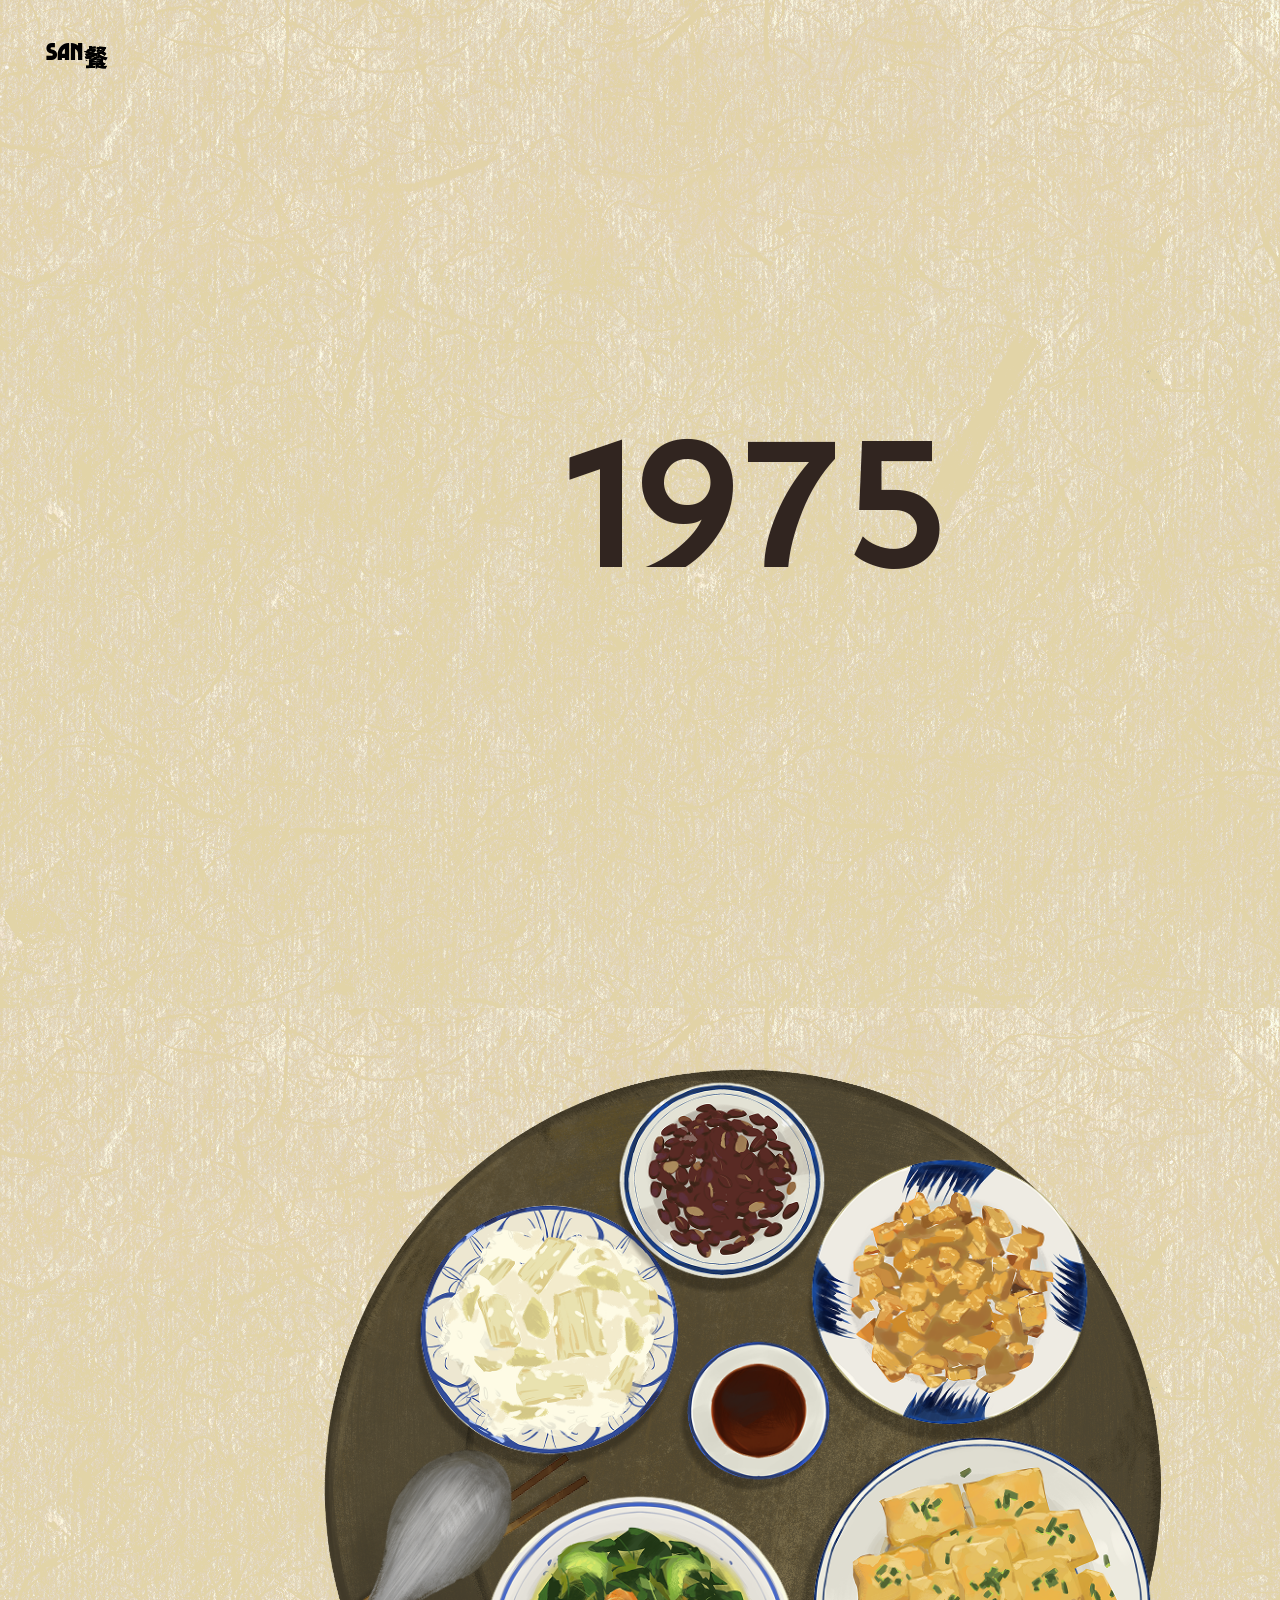
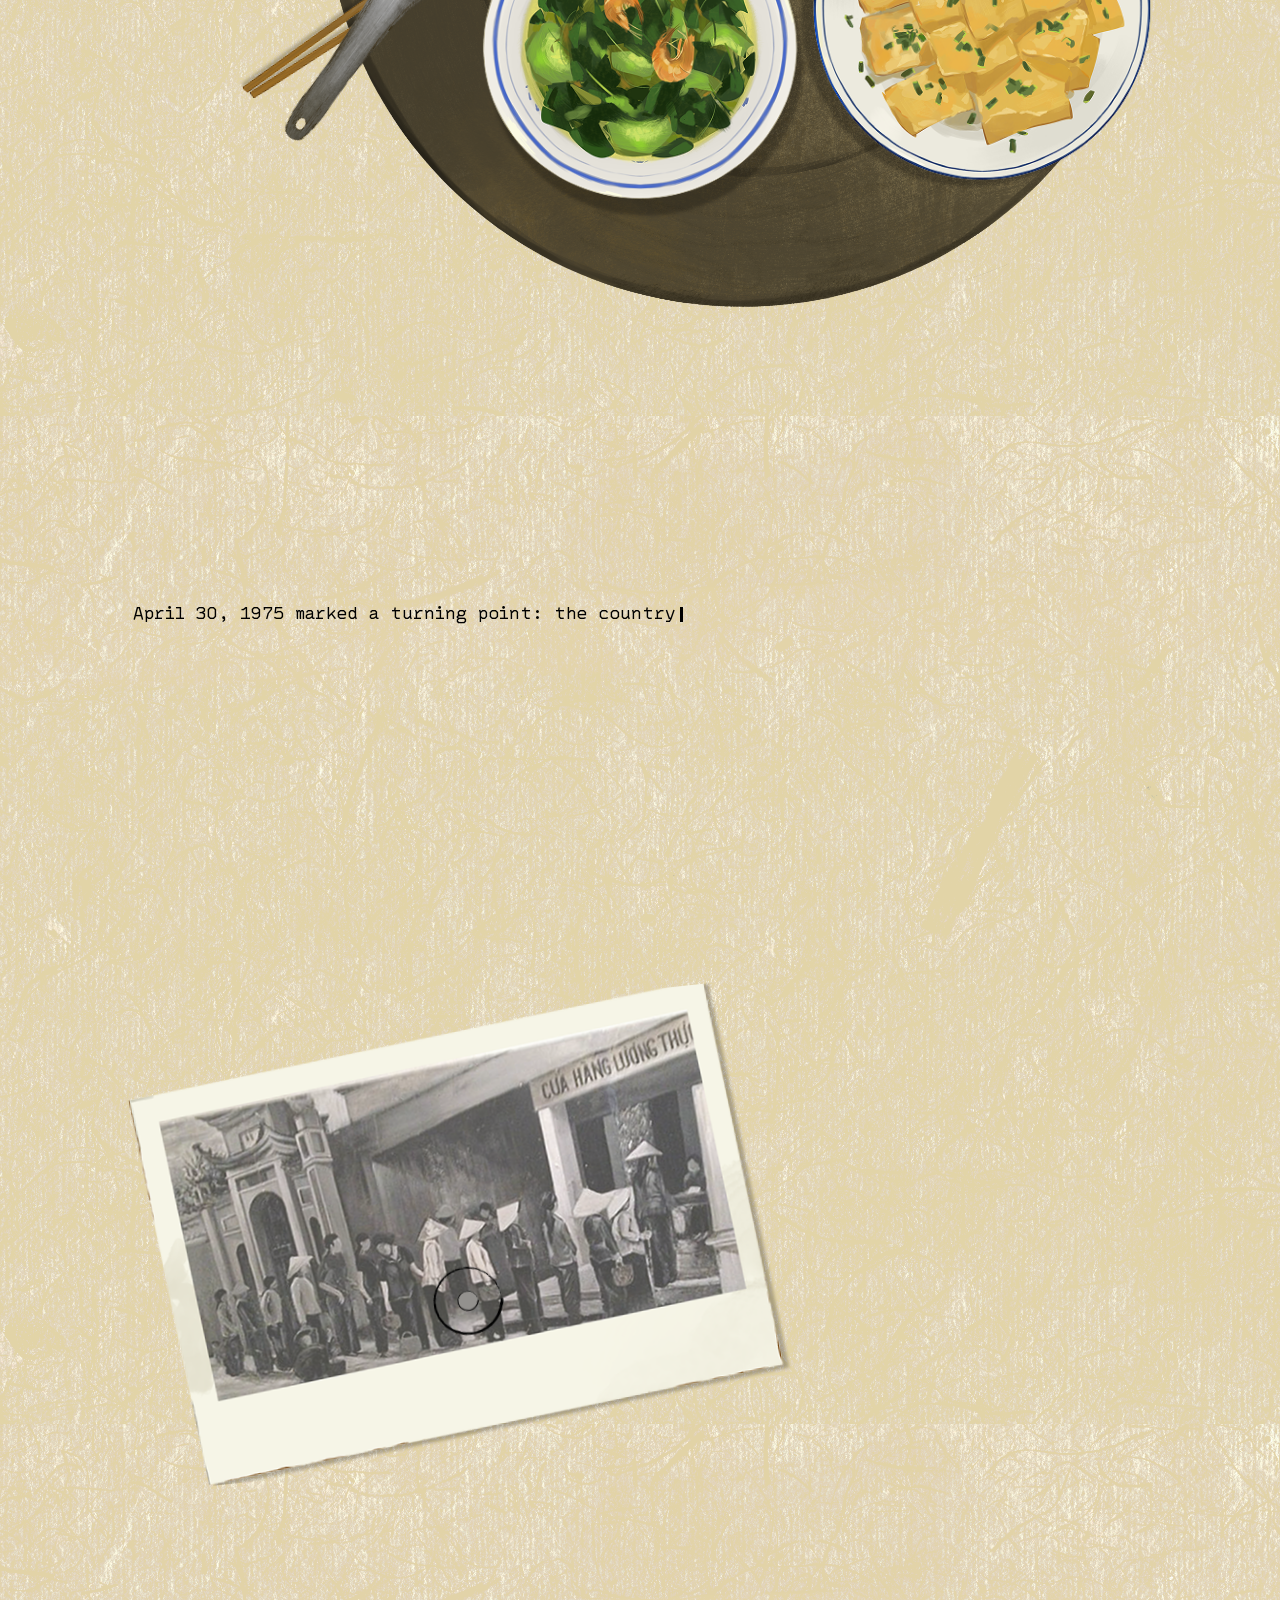
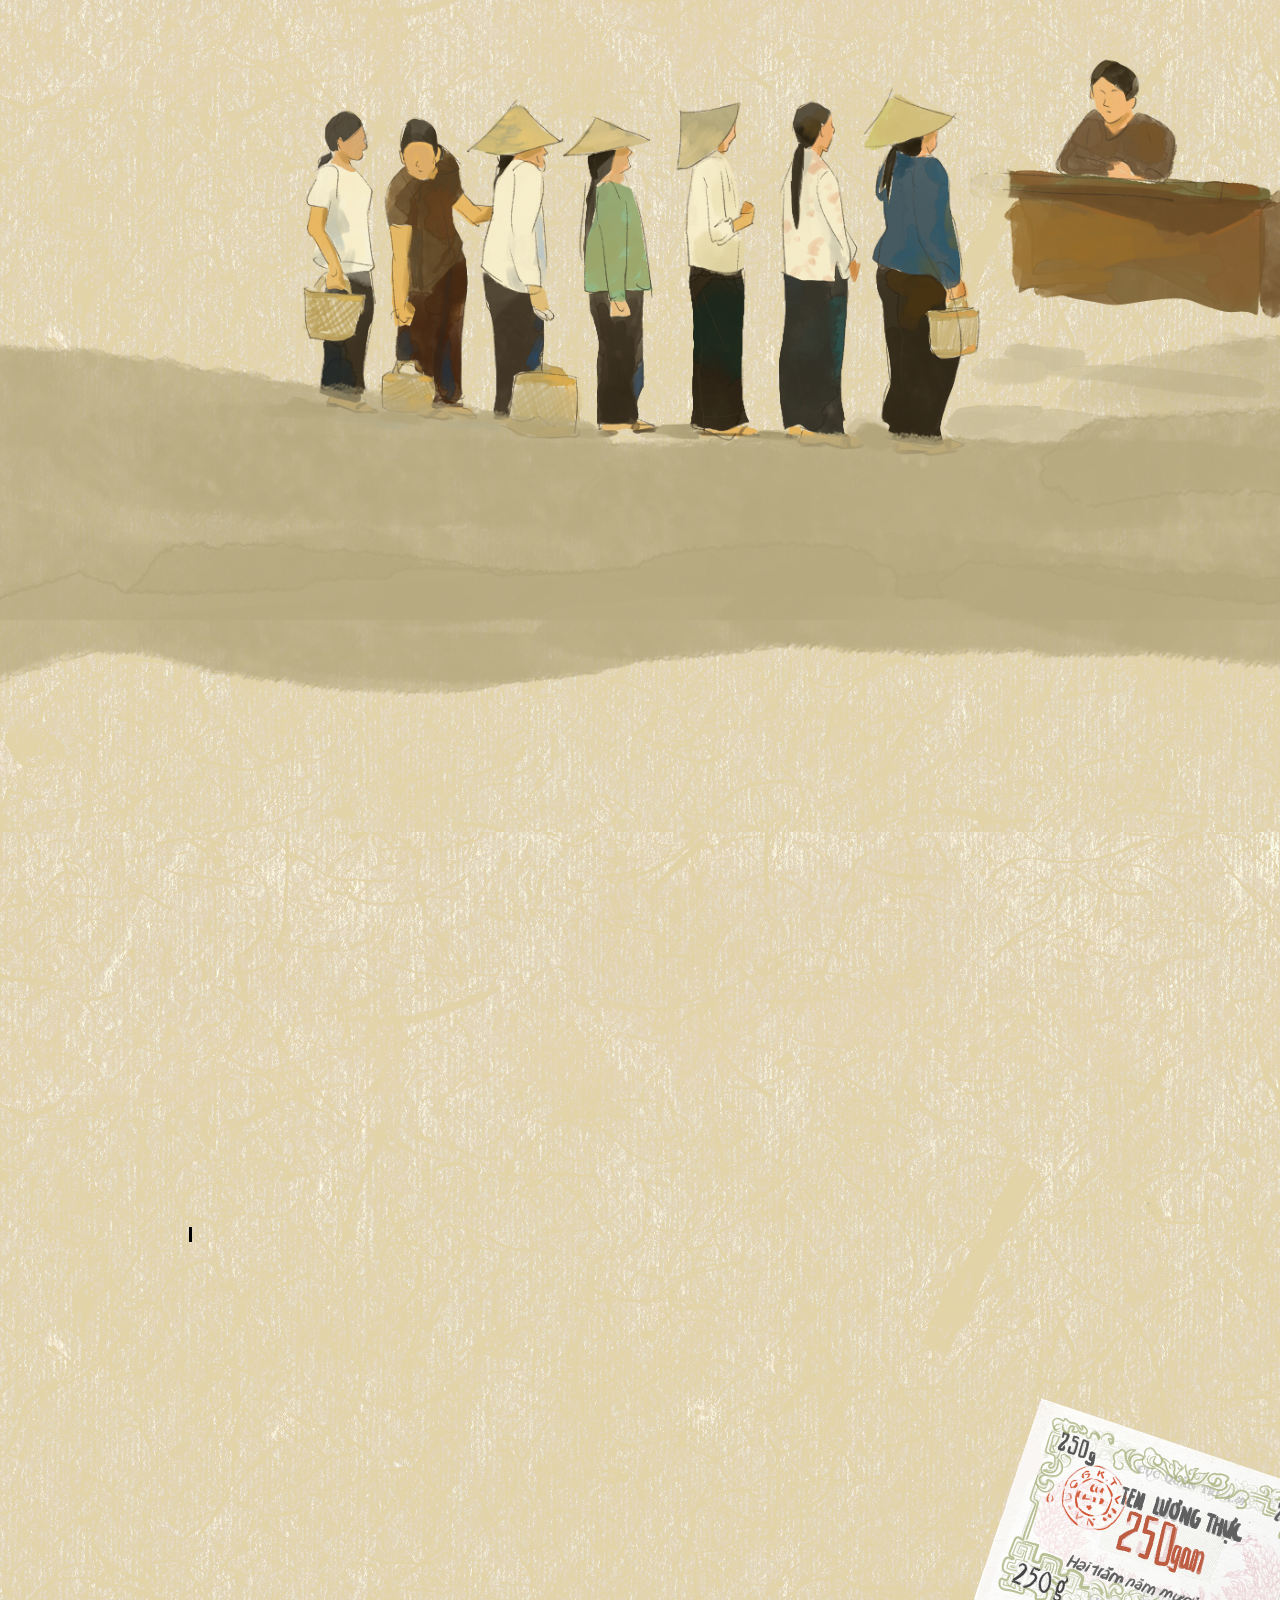
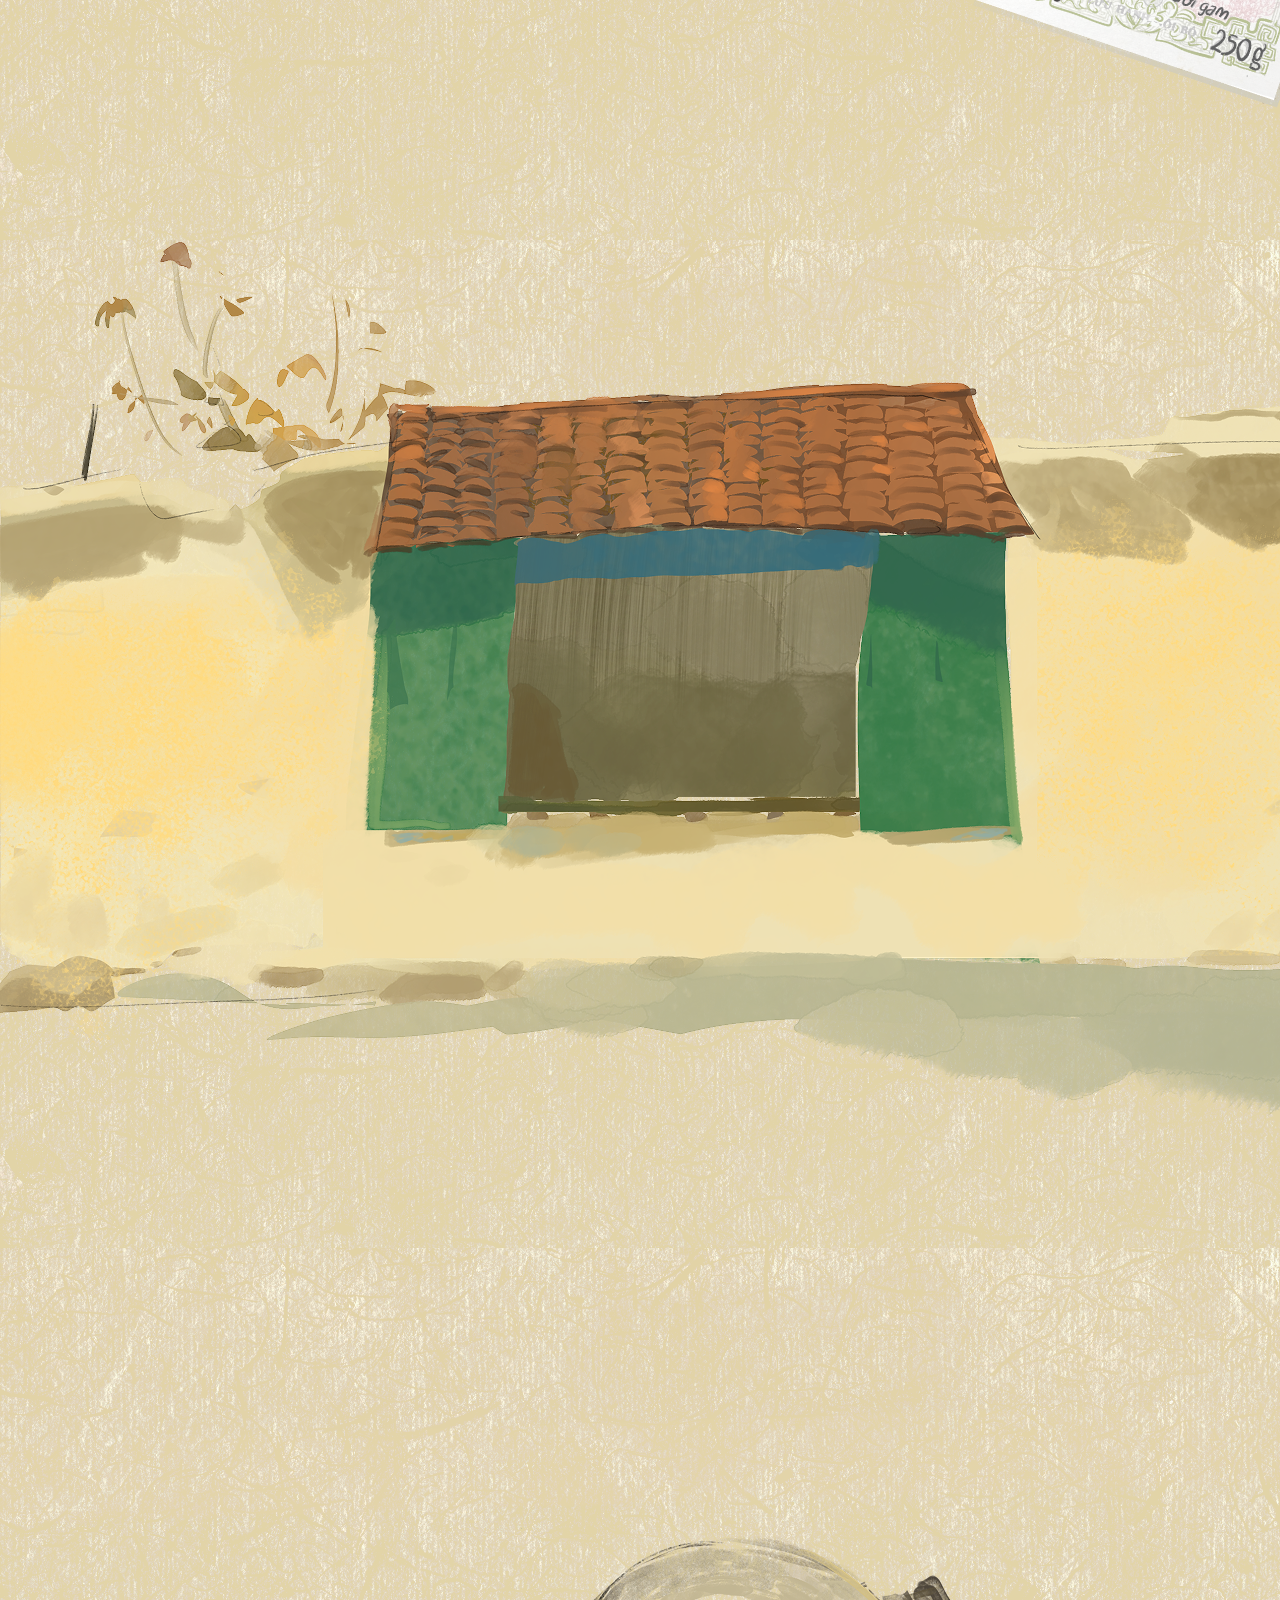
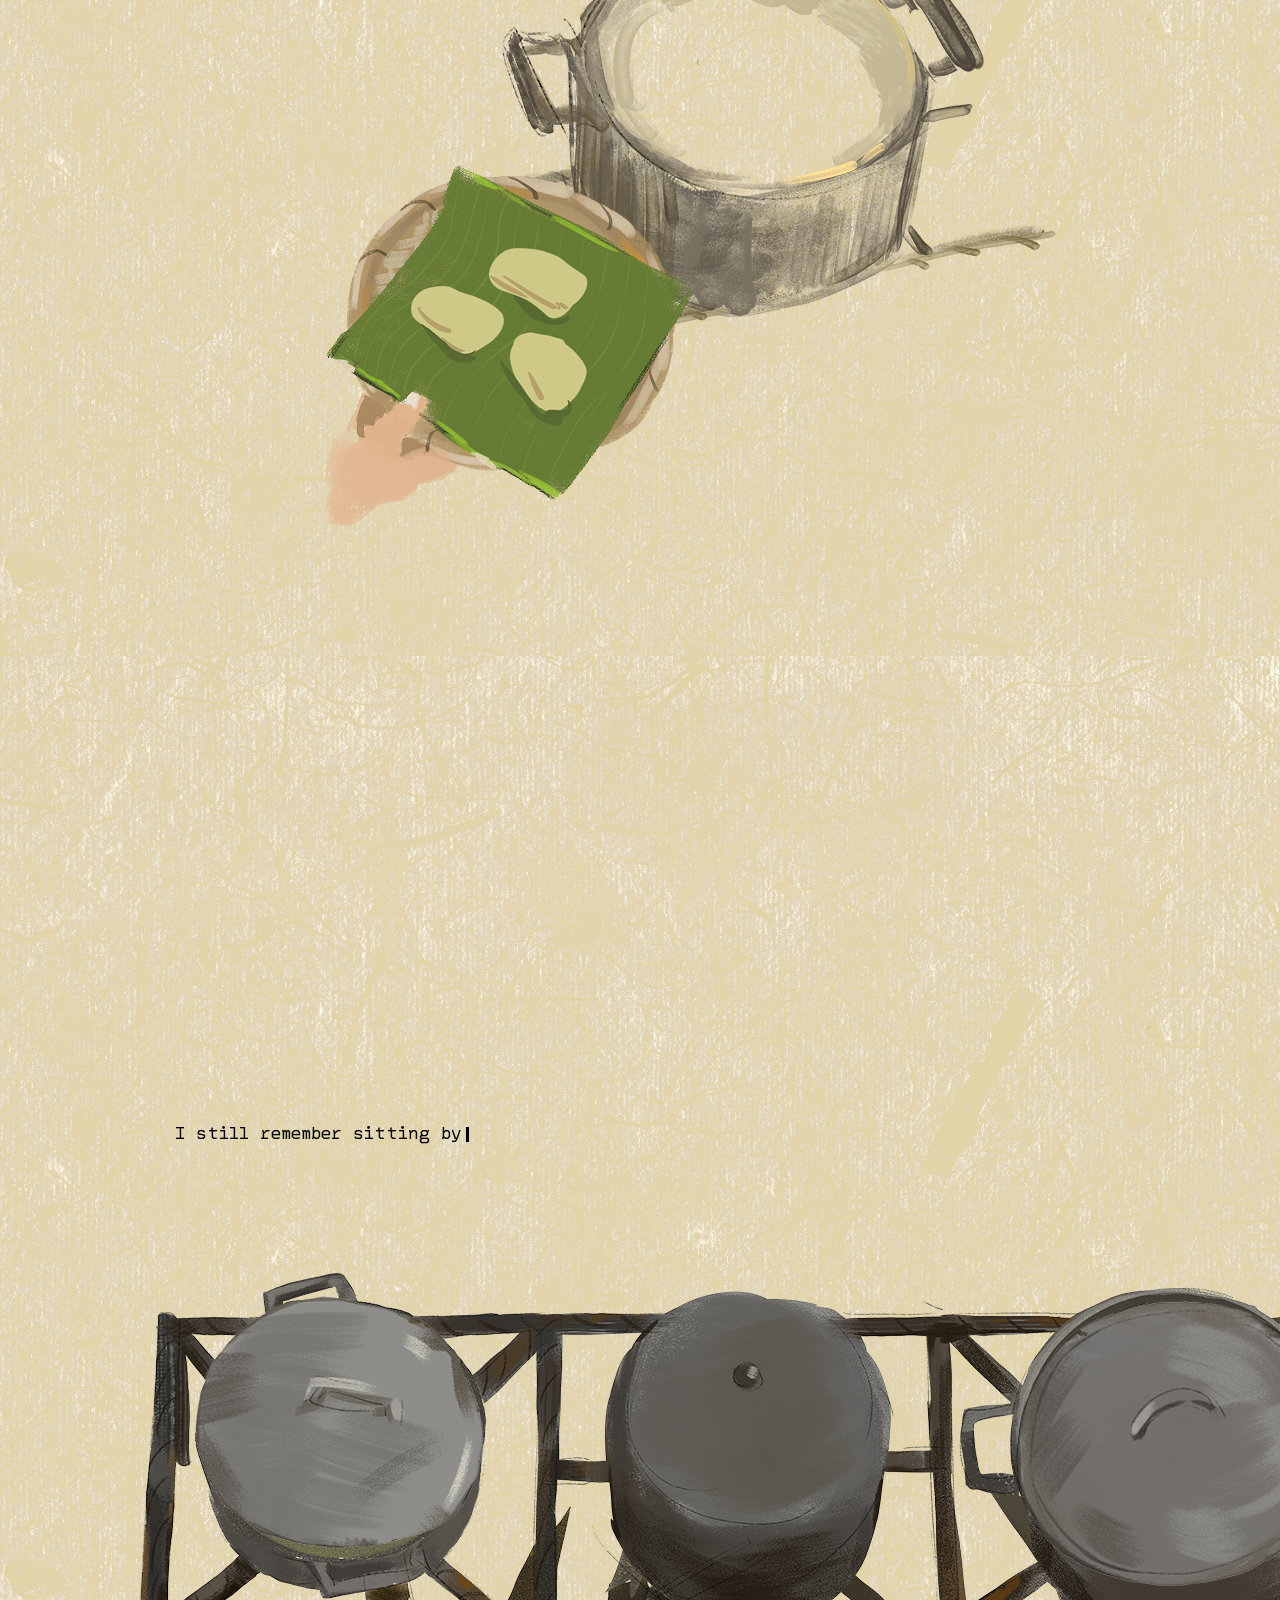
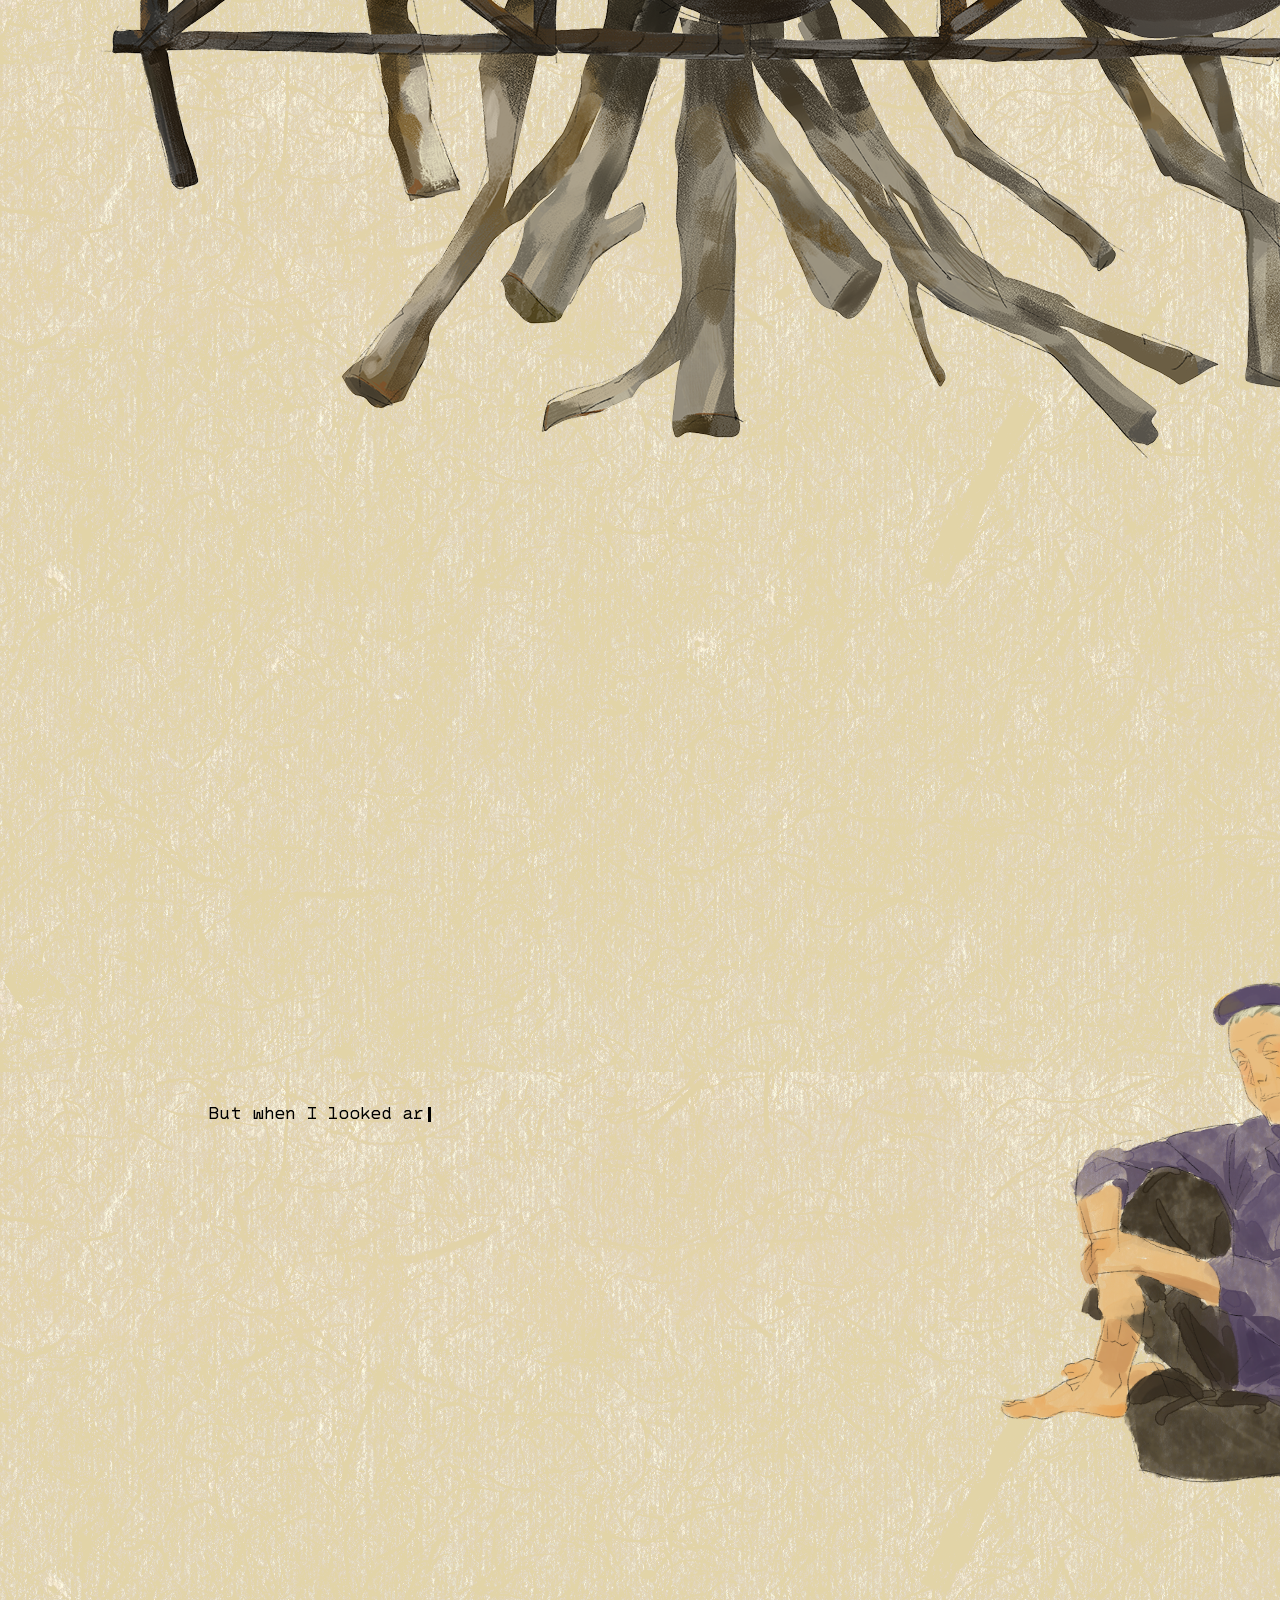
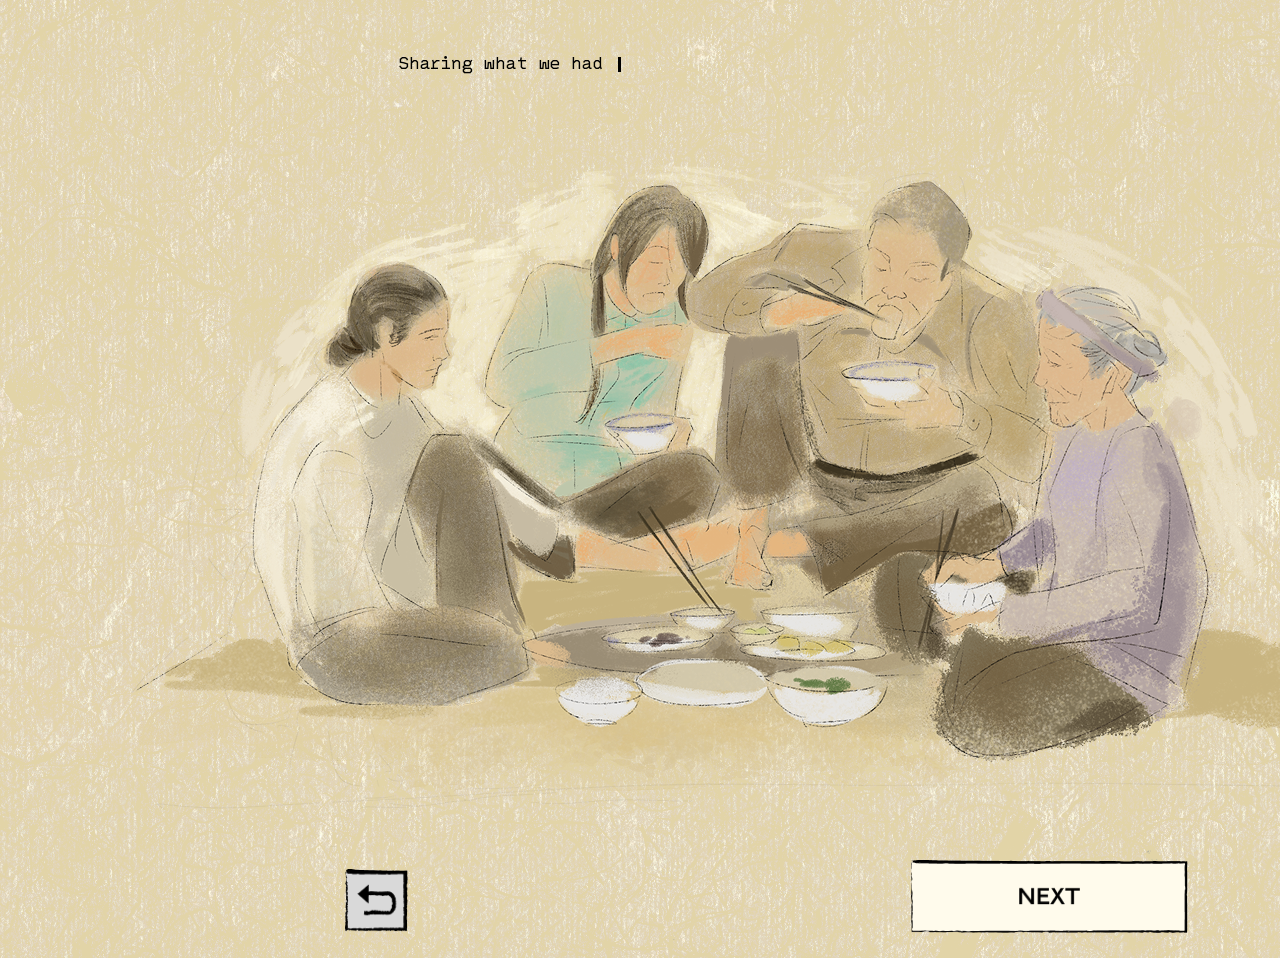
==== commit f6ea1bc3: "Cập nhật mã nguồn từ file ZIP Google AI Studio" ====
--- a/1975/1975.html
+++ b/1975/1975.html
@@ -65,7 +65,8 @@
     <img class="asset popup-thoai popup-thoai-dau-phu" src="./images/thoai dauphu.png" alt="thoai dau phu" />
 
     <!-- Action Buttons -->
-     <a href="1975.html" class="back-btn-link">
+    <!-- Nút tương tác quay về file index.html trong folder 1975 -->
+<a href="../album/1975/index.html" class="back-btn-link">
   <img src="./images/back.png" alt="Back to 1975" class="back-btn-img" />
 </a>
     <a href="1990.html" class="next-button-link">
